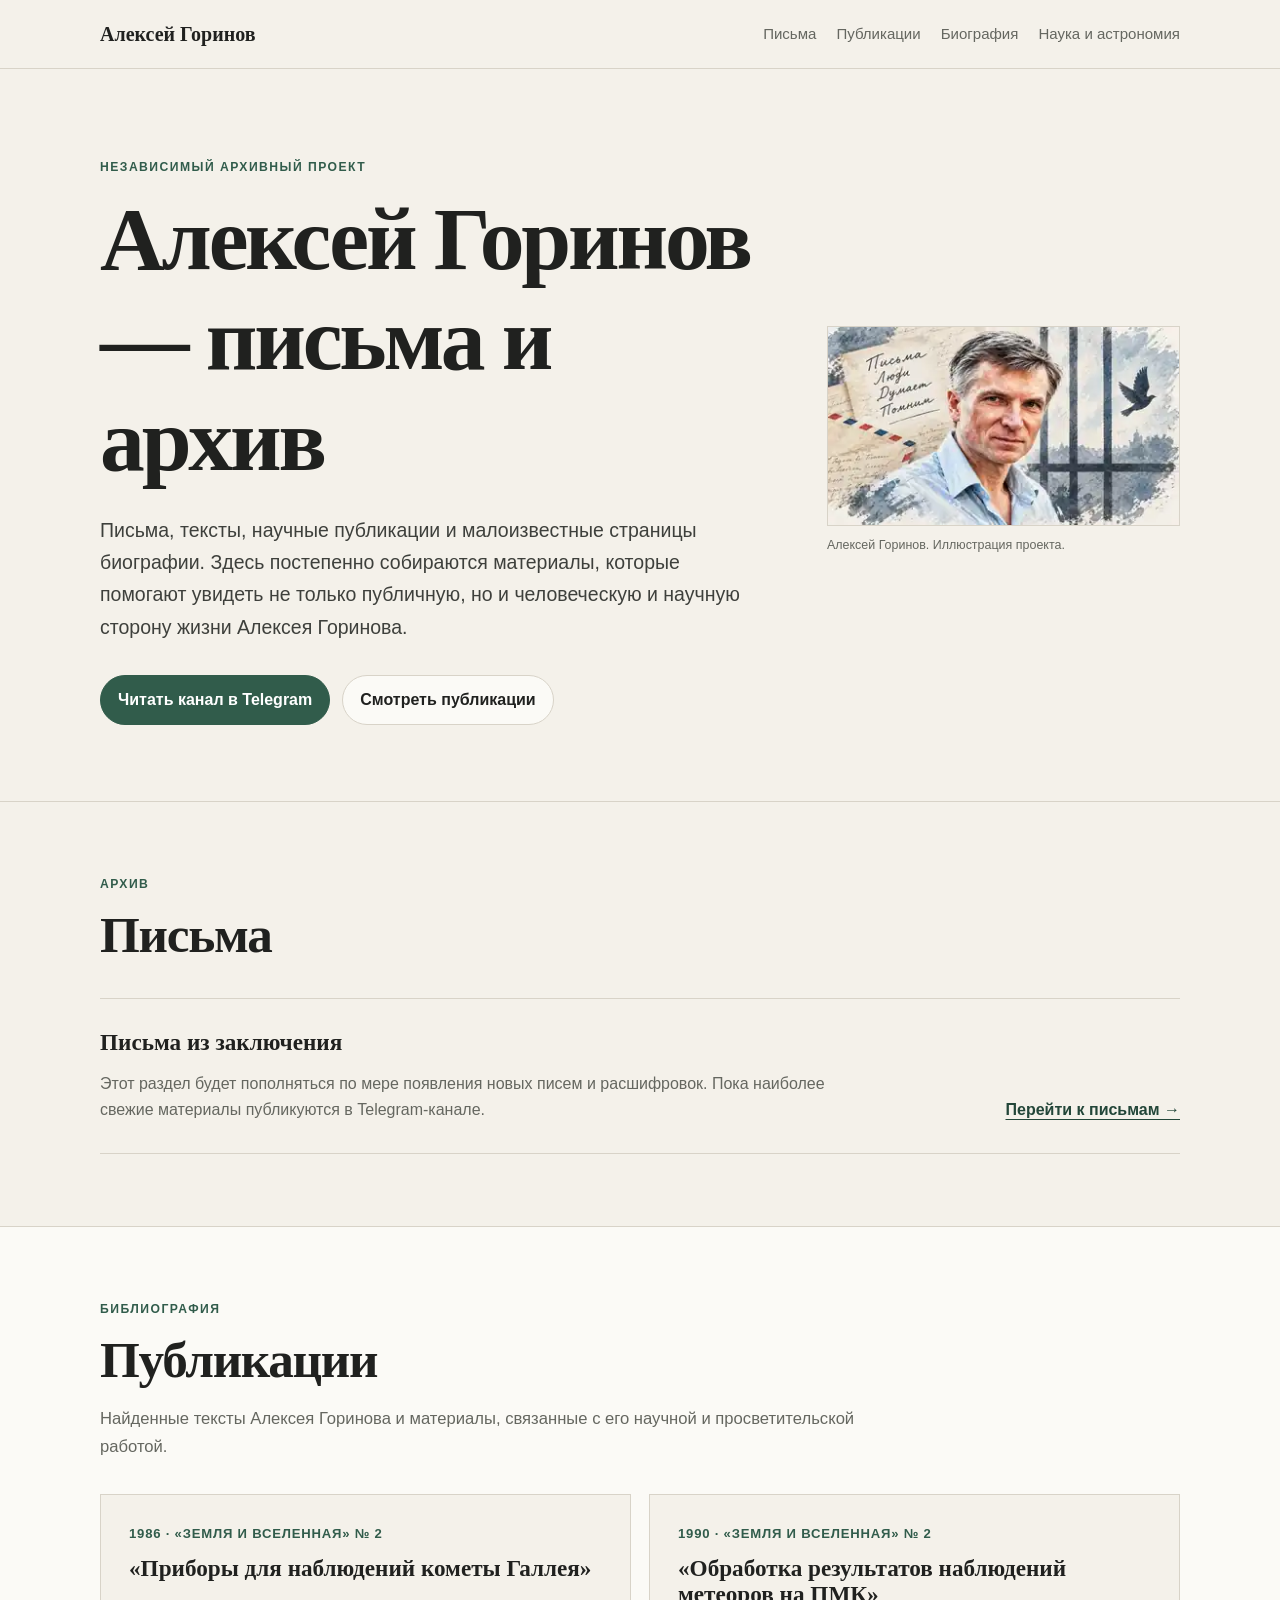
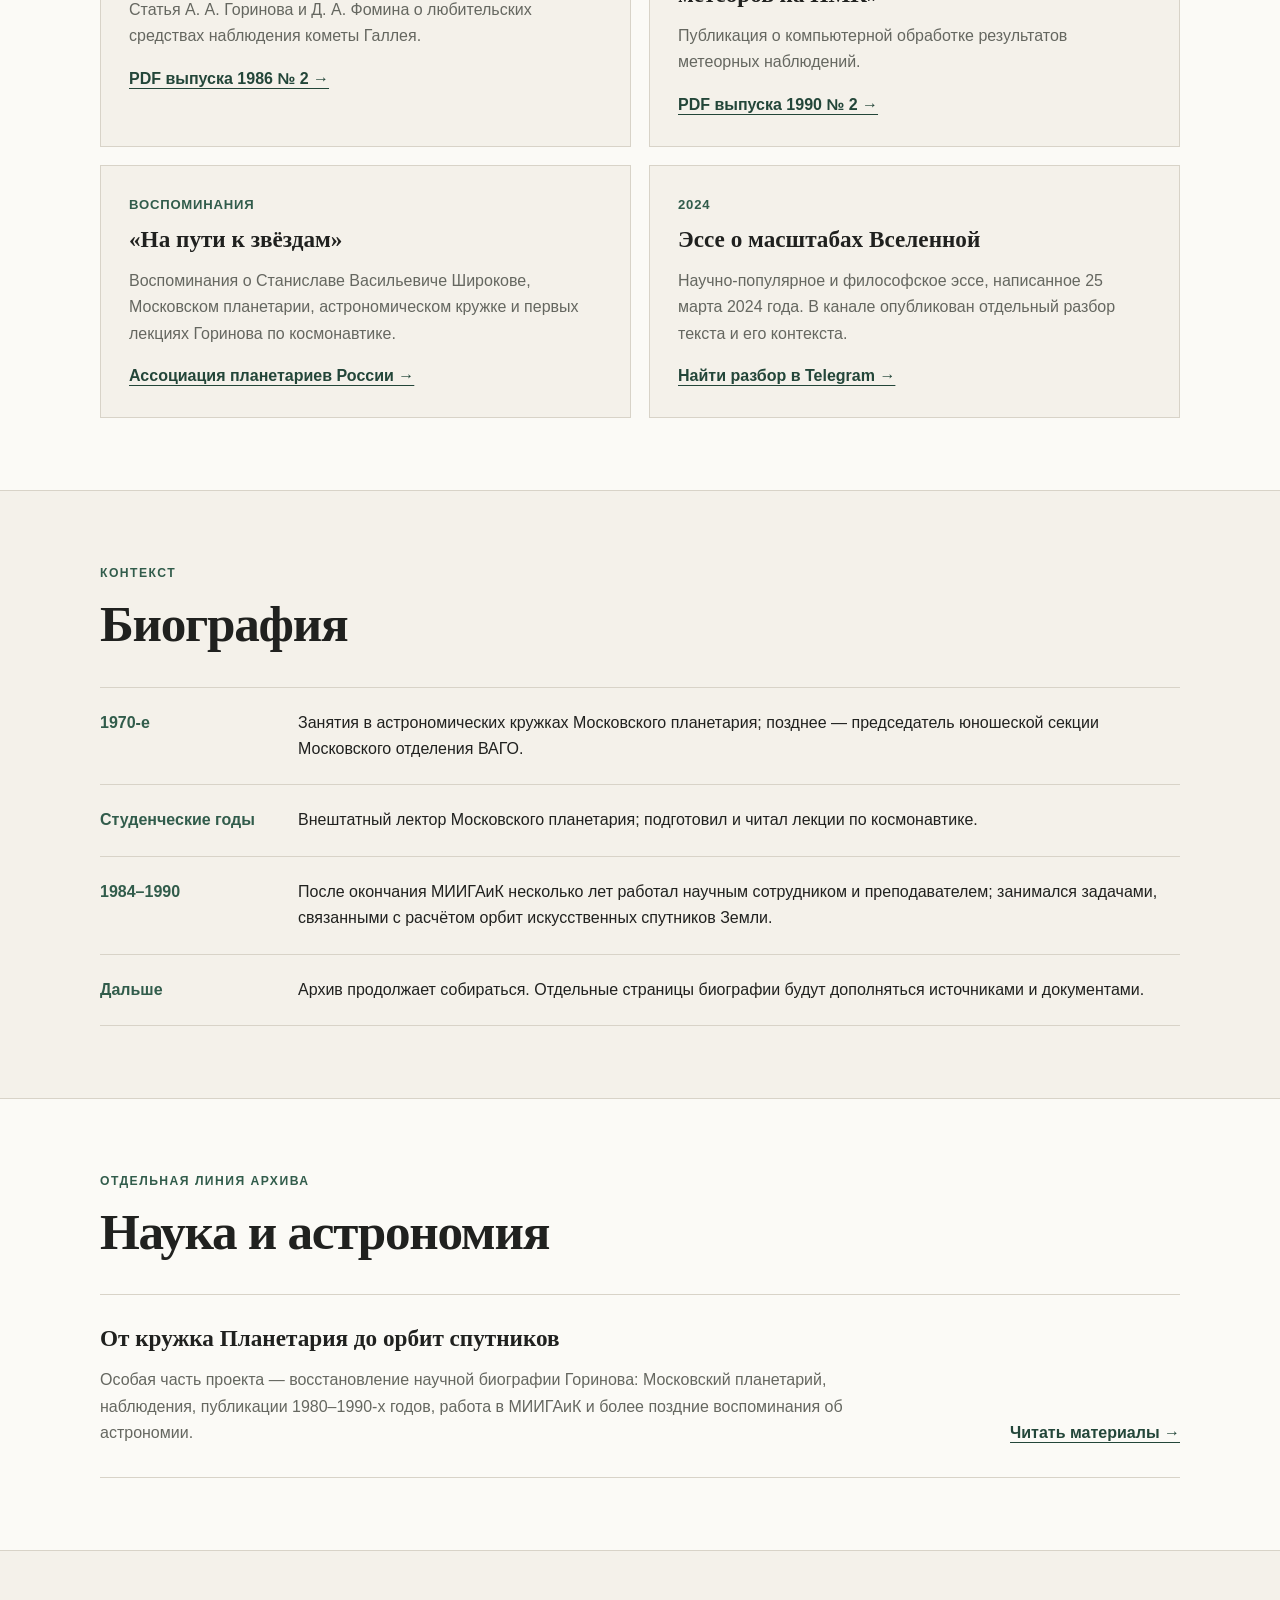
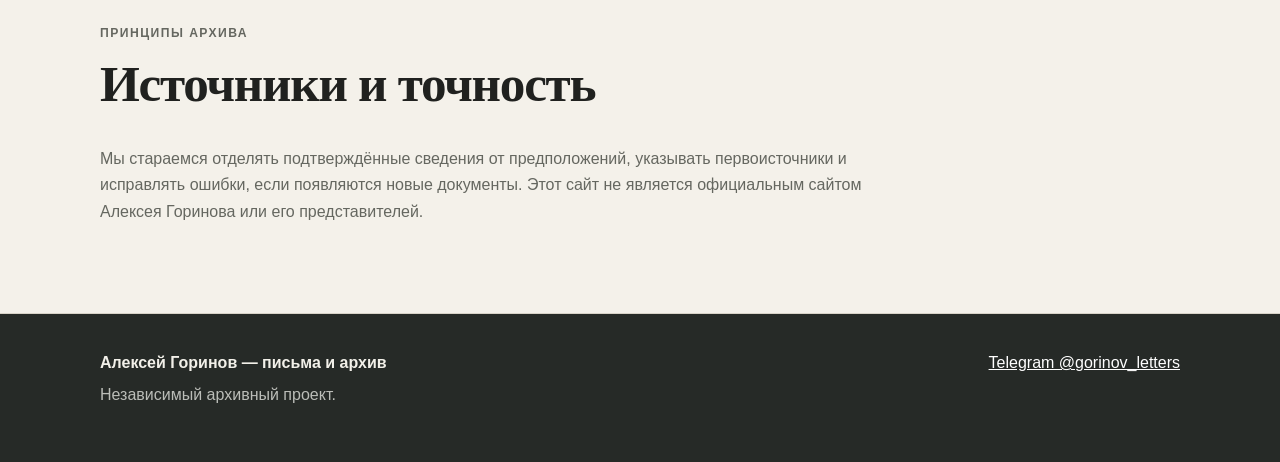
==== index.html @ 4deeddbc "Link Gorinov articles to exact magazine PDFs" ====
<!doctype html>
<html lang="ru">
<head>
  <meta charset="utf-8">
  <meta name="viewport" content="width=device-width, initial-scale=1">
  <title>Алексей Горинов — письма и архив</title>
  <meta name="description" content="Независимый архив писем, публикаций, научных и биографических материалов об Алексее Горинове.">
  <meta name="robots" content="index,follow">
  <link rel="canonical" href="https://scleroze.github.io/gorinov-archive/">
  <meta property="og:title" content="Алексей Горинов — письма и архив">
  <meta property="og:description" content="Письма, тексты, научные публикации и малоизвестные страницы биографии Алексея Горинова.">
  <meta property="og:type" content="website">
  <meta property="og:url" content="https://scleroze.github.io/gorinov-archive/">
  <link rel="stylesheet" href="styles.css">
</head>
<body>
  <header class="site-header">
    <div class="wrap nav">
      <a class="brand" href="#top">Алексей Горинов</a>
      <nav aria-label="Основная навигация">
        <a href="#letters">Письма</a>
        <a href="#publications">Публикации</a>
        <a href="#biography">Биография</a>
        <a href="#science">Наука и астрономия</a>
      </nav>
    </div>
  </header>

  <main id="top">
    <section class="hero">
      <div class="wrap hero-grid">
        <div>
          <p class="eyebrow">Независимый архивный проект</p>
          <h1>Алексей Горинов — письма и архив</h1>
          <p class="lead">
            Письма, тексты, научные публикации и малоизвестные страницы биографии.
            Здесь постепенно собираются материалы, которые помогают увидеть не только
            публичную, но и человеческую и научную сторону жизни Алексея Горинова.
          </p>
          <div class="actions">
            <a class="button primary" href="https://t.me/gorinov_letters">Читать канал в Telegram</a>
            <a class="button" href="#publications">Смотреть публикации</a>
          </div>
        </div>
        <figure class="hero-portrait">
          <img src="[data-uri]" alt="Портрет Алексея Горинова">
          <figcaption>Алексей Горинов. Иллюстрация проекта.</figcaption>
        </figure>
      </div>
    </section>

    <section id="letters" class="section">
      <div class="wrap">
        <div class="section-heading">
          <p class="eyebrow">Архив</p>
          <h2>Письма</h2>
        </div>
        <div class="feature">
          <div>
            <h3>Письма из заключения</h3>
            <p>
              Этот раздел будет пополняться по мере появления новых писем и расшифровок.
              Пока наиболее свежие материалы публикуются в Telegram-канале.
            </p>
          </div>
          <a class="text-link" href="https://t.me/gorinov_letters">Перейти к письмам →</a>
        </div>
      </div>
    </section>

    <section id="publications" class="section alt">
      <div class="wrap">
        <div class="section-heading">
          <p class="eyebrow">Библиография</p>
          <h2>Публикации</h2>
          <p>Найденные тексты Алексея Горинова и материалы, связанные с его научной и просветительской работой.</p>
        </div>

        <div class="cards">
          <article class="card">
            <p class="meta">1986 · «Земля и Вселенная» № 2</p>
            <h3>«Приборы для наблюдений кометы Галлея»</h3>
            <p>Статья А. А. Горинова и Д. А. Фомина о любительских средствах наблюдения кометы Галлея.</p>
            <a class="text-link" href="https://publ.lib.ru/ARCHIVES/Z/%27%27Zemlya_i_Vselennaya%27%27_%28jurnal%29/%D0%97%D0%B5%D0%BC%D0%BB%D1%8F%20%D0%B8%20%D0%92%D1%81%D0%B5%D0%BB%D0%B5%D0%BD%D0%BD%D0%B0%D1%8F%2C%201986%2C%20%E2%84%9602.pdf">PDF выпуска 1986 № 2 →</a>
          </article>

          <article class="card">
            <p class="meta">1990 · «Земля и Вселенная» № 2</p>
            <h3>«Обработка результатов наблюдений метеоров на ПМК»</h3>
            <p>Публикация о компьютерной обработке результатов метеорных наблюдений.</p>
            <a class="text-link" href="https://publ.lib.ru/ARCHIVES/Z/%27%27Zemlya_i_Vselennaya%27%27_%28jurnal%29/%D0%97%D0%B5%D0%BC%D0%BB%D1%8F%20%D0%B8%20%D0%92%D1%81%D0%B5%D0%BB%D0%B5%D0%BD%D0%BD%D0%B0%D1%8F%2C%201990%2C%20%E2%84%9602.pdf">PDF выпуска 1990 № 2 →</a>
          </article>

          <article class="card">
            <p class="meta">Воспоминания</p>
            <h3>«На пути к звёздам»</h3>
            <p>
              Воспоминания о Станиславе Васильевиче Широкове, Московском планетарии,
              астрономическом кружке и первых лекциях Горинова по космонавтике.
            </p>
            <a class="text-link" href="https://www.apr.planetariums.ru/files/S_V_Shirokov_st_5.pdf">Ассоциация планетариев России →</a>
          </article>

          <article class="card">
            <p class="meta">2024</p>
            <h3>Эссе о масштабах Вселенной</h3>
            <p>
              Научно-популярное и философское эссе, написанное 25 марта 2024 года.
              В канале опубликован отдельный разбор текста и его контекста.
            </p>
            <a class="text-link" href="https://t.me/gorinov_letters">Найти разбор в Telegram →</a>
          </article>
        </div>
      </div>
    </section>

    <section id="biography" class="section">
      <div class="wrap">
        <div class="section-heading">
          <p class="eyebrow">Контекст</p>
          <h2>Биография</h2>
        </div>
        <div class="timeline">
          <div class="timeline-item">
            <span>1970-е</span>
            <p>Занятия в астрономических кружках Московского планетария; позднее — председатель юношеской секции Московского отделения ВАГО.</p>
          </div>
          <div class="timeline-item">
            <span>Студенческие годы</span>
            <p>Внештатный лектор Московского планетария; подготовил и читал лекции по космонавтике.</p>
          </div>
          <div class="timeline-item">
            <span>1984–1990</span>
            <p>После окончания МИИГАиК несколько лет работал научным сотрудником и преподавателем; занимался задачами, связанными с расчётом орбит искусственных спутников Земли.</p>
          </div>
          <div class="timeline-item">
            <span>Дальше</span>
            <p>Архив продолжает собираться. Отдельные страницы биографии будут дополняться источниками и документами.</p>
          </div>
        </div>
      </div>
    </section>

    <section id="science" class="section alt">
      <div class="wrap">
        <div class="section-heading">
          <p class="eyebrow">Отдельная линия архива</p>
          <h2>Наука и астрономия</h2>
        </div>
        <div class="feature">
          <div>
            <h3>От кружка Планетария до орбит спутников</h3>
            <p>
              Особая часть проекта — восстановление научной биографии Горинова:
              Московский планетарий, наблюдения, публикации 1980–1990-х годов,
              работа в МИИГАиК и более поздние воспоминания об астрономии.
            </p>
          </div>
          <a class="text-link" href="https://t.me/gorinov_letters">Читать материалы →</a>
        </div>
      </div>
    </section>

    <section class="section sources">
      <div class="wrap">
        <div class="section-heading">
          <p class="eyebrow">Принципы архива</p>
          <h2>Источники и точность</h2>
        </div>
        <p>
          Мы стараемся отделять подтверждённые сведения от предположений, указывать первоисточники
          и исправлять ошибки, если появляются новые документы. Этот сайт не является официальным
          сайтом Алексея Горинова или его представителей.
        </p>
      </div>
    </section>
  </main>

  <footer class="site-footer">
    <div class="wrap footer-grid">
      <div>
        <strong>Алексей Горинов — письма и архив</strong>
        <p>Независимый архивный проект.</p>
      </div>
      <div>
        <a href="https://t.me/gorinov_letters">Telegram @gorinov_letters</a>
      </div>
    </div>
  </footer>
</body>
</html>
---- styles.css ----
:root {
  --bg: #f4f1ea;
  --paper: #fbfaf6;
  --ink: #20211f;
  --muted: #656760;
  --line: #d8d3c8;
  --accent: #315c4b;
  --accent-dark: #234639;
  --max: 1080px;
}

* { box-sizing: border-box; }

html { scroll-behavior: smooth; }

body {
  margin: 0;
  background: var(--bg);
  color: var(--ink);
  font-family: -apple-system, BlinkMacSystemFont, "Segoe UI", Arial, sans-serif;
  line-height: 1.65;
}

a { color: inherit; }

.wrap {
  width: min(calc(100% - 40px), var(--max));
  margin: 0 auto;
}

.site-header {
  position: sticky;
  top: 0;
  z-index: 10;
  background: rgba(244, 241, 234, 0.95);
  border-bottom: 1px solid var(--line);
  backdrop-filter: blur(10px);
}

.nav {
  min-height: 68px;
  display: flex;
  align-items: center;
  justify-content: space-between;
  gap: 24px;
}

.brand {
  font-family: Georgia, "Times New Roman", serif;
  font-size: 1.25rem;
  font-weight: 700;
  text-decoration: none;
}

nav {
  display: flex;
  gap: 20px;
  flex-wrap: wrap;
}

nav a {
  text-decoration: none;
  color: var(--muted);
  font-size: 0.94rem;
}

nav a:hover { color: var(--ink); }

.hero {
  padding: 88px 0 76px;
  border-bottom: 1px solid var(--line);
}

.hero-grid {
  display: grid;
  grid-template-columns: 1.7fr 0.9fr;
  gap: 60px;
  align-items: end;
}

.eyebrow {
  margin: 0 0 12px;
  color: var(--accent);
  font-size: 0.76rem;
  font-weight: 700;
  letter-spacing: 0.12em;
  text-transform: uppercase;
}

h1, h2, h3 {
  font-family: Georgia, "Times New Roman", serif;
  line-height: 1.12;
}

h1 {
  margin: 0 0 24px;
  max-width: 780px;
  font-size: clamp(2.7rem, 7vw, 5.6rem);
  font-weight: 600;
  letter-spacing: -0.035em;
}

h2 {
  margin: 0;
  font-size: clamp(2rem, 4vw, 3.3rem);
  font-weight: 600;
  letter-spacing: -0.025em;
}

h3 {
  margin: 0 0 12px;
  font-size: 1.45rem;
}

.lead {
  max-width: 760px;
  margin: 0;
  color: #3e403c;
  font-size: 1.22rem;
}

.actions {
  display: flex;
  gap: 12px;
  flex-wrap: wrap;
  margin-top: 32px;
}

.button {
  display: inline-block;
  padding: 11px 17px;
  border: 1px solid var(--line);
  border-radius: 999px;
  background: var(--paper);
  text-decoration: none;
  font-weight: 600;
}

.button.primary {
  background: var(--accent);
  border-color: var(--accent);
  color: white;
}

.button.primary:hover { background: var(--accent-dark); }

.quote-card {
  padding: 28px;
  border-left: 3px solid var(--accent);
  background: var(--paper);
  color: var(--muted);
}

.quote-card p { margin: 0; }

.section {
  padding: 72px 0;
  border-bottom: 1px solid var(--line);
}

.section.alt { background: var(--paper); }

.section-heading {
  max-width: 760px;
  margin-bottom: 34px;
}

.section-heading > p:last-child {
  color: var(--muted);
  font-size: 1.04rem;
}

.cards {
  display: grid;
  grid-template-columns: repeat(2, minmax(0, 1fr));
  gap: 18px;
}

.card {
  padding: 28px;
  border: 1px solid var(--line);
  background: var(--bg);
}

.card .meta {
  margin: 0 0 10px;
  color: var(--accent);
  font-size: 0.82rem;
  font-weight: 700;
  text-transform: uppercase;
  letter-spacing: 0.06em;
}

.card p:not(.meta) { color: var(--muted); }

.text-link {
  color: var(--accent-dark);
  font-weight: 700;
  text-decoration-thickness: 1px;
  text-underline-offset: 4px;
}

.feature {
  display: flex;
  align-items: end;
  justify-content: space-between;
  gap: 40px;
  padding: 30px 0;
  border-top: 1px solid var(--line);
  border-bottom: 1px solid var(--line);
}

.feature p {
  max-width: 760px;
  margin-bottom: 0;
  color: var(--muted);
}

.timeline {
  border-top: 1px solid var(--line);
}

.timeline-item {
  display: grid;
  grid-template-columns: 170px 1fr;
  gap: 28px;
  padding: 22px 0;
  border-bottom: 1px solid var(--line);
}

.timeline-item span {
  color: var(--accent);
  font-weight: 700;
}

.timeline-item p { margin: 0; }

.sources p {
  max-width: 820px;
  color: var(--muted);
}

.site-footer {
  padding: 36px 0 54px;
  background: #262a27;
  color: #f2f0e9;
}

.footer-grid {
  display: flex;
  justify-content: space-between;
  gap: 32px;
}

.site-footer p {
  margin: 5px 0 0;
  color: #bbbdb8;
}

.site-footer a { color: #fff; }

@media (max-width: 780px) {
  .site-header { position: static; }
  .nav {
    align-items: flex-start;
    flex-direction: column;
    padding: 16px 0;
  }
  nav { gap: 12px 18px; }
  .hero { padding: 54px 0 48px; }
  .hero-grid, .cards { grid-template-columns: 1fr; }
  .hero-grid { gap: 34px; }
  .feature, .footer-grid {
    align-items: flex-start;
    flex-direction: column;
  }
  .timeline-item {
    grid-template-columns: 1fr;
    gap: 8px;
  }
}


.hero-portrait {
  margin: 0;
  align-self: center;
}

.hero-portrait img {
  display: block;
  width: 100%;
  height: auto;
  border: 1px solid var(--line);
  background: var(--paper);
}

.hero-portrait figcaption {
  margin-top: 9px;
  color: var(--muted);
  font-size: 0.78rem;
}
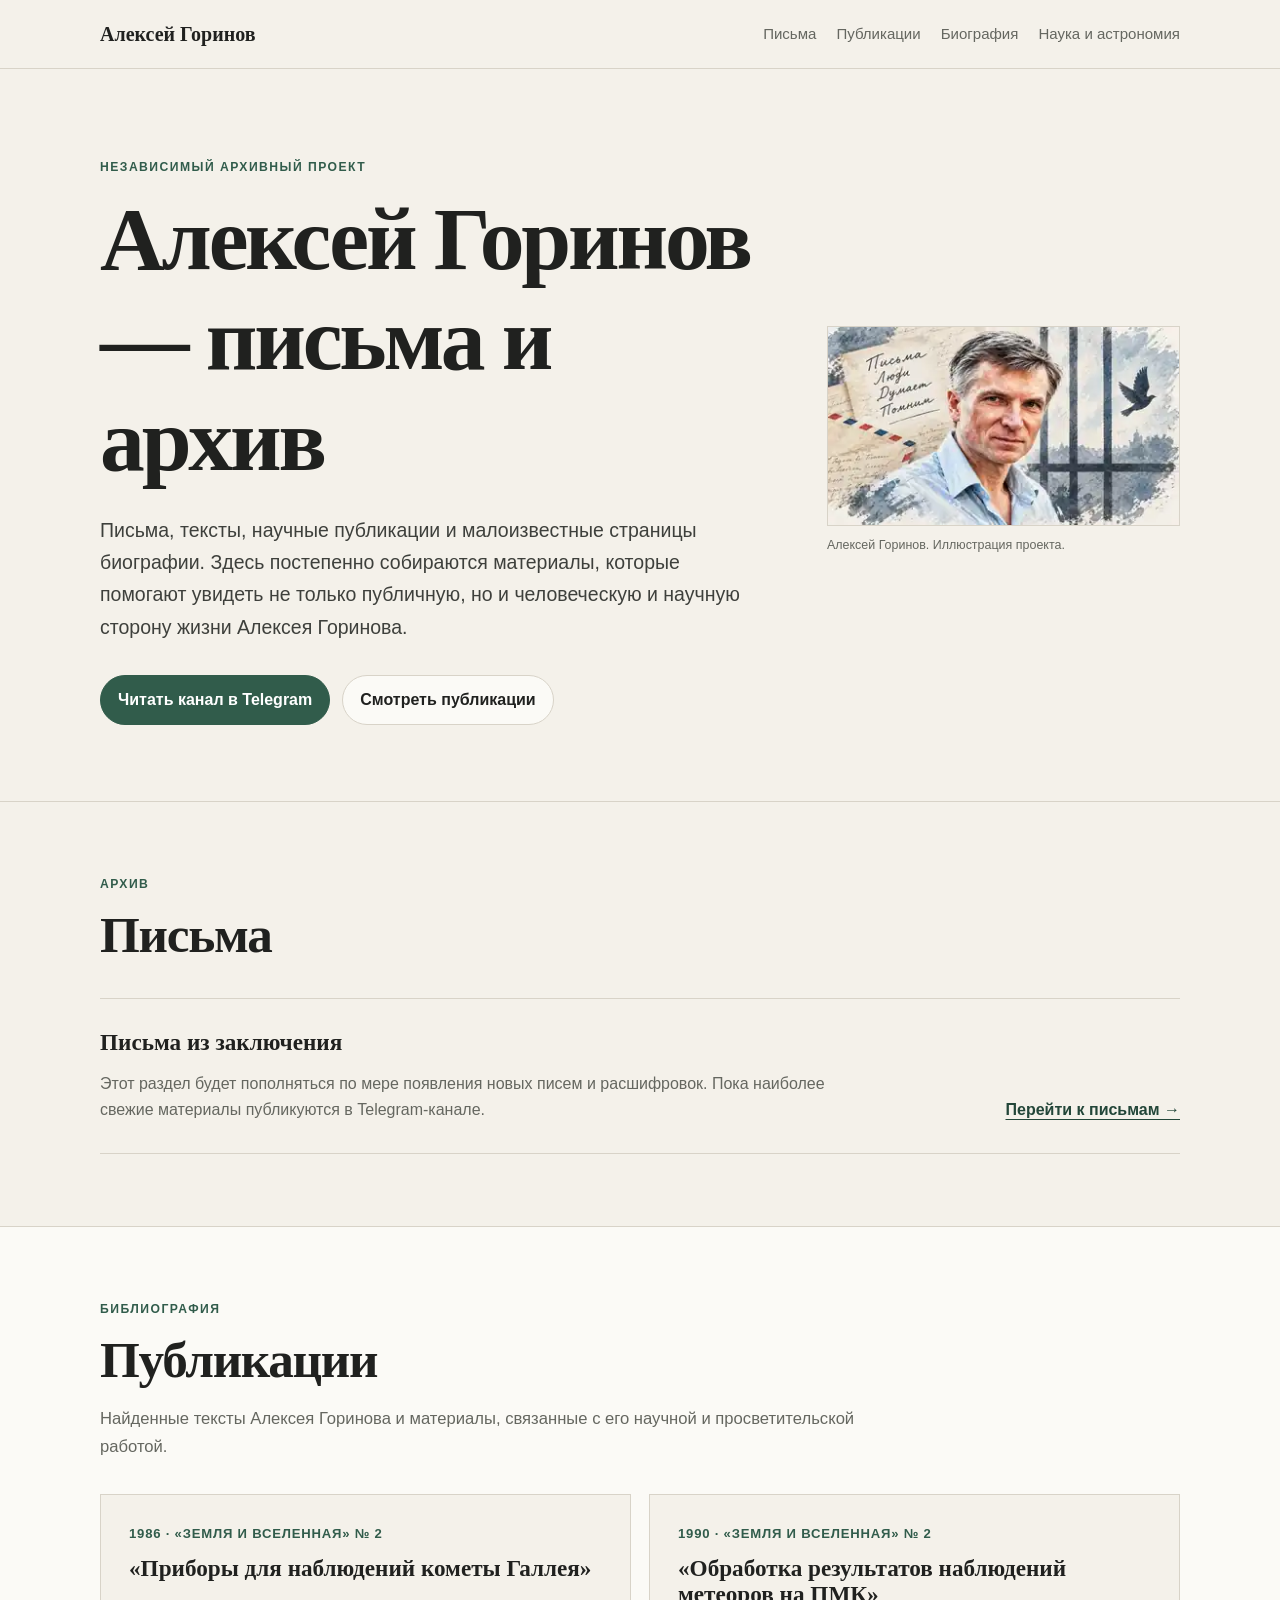
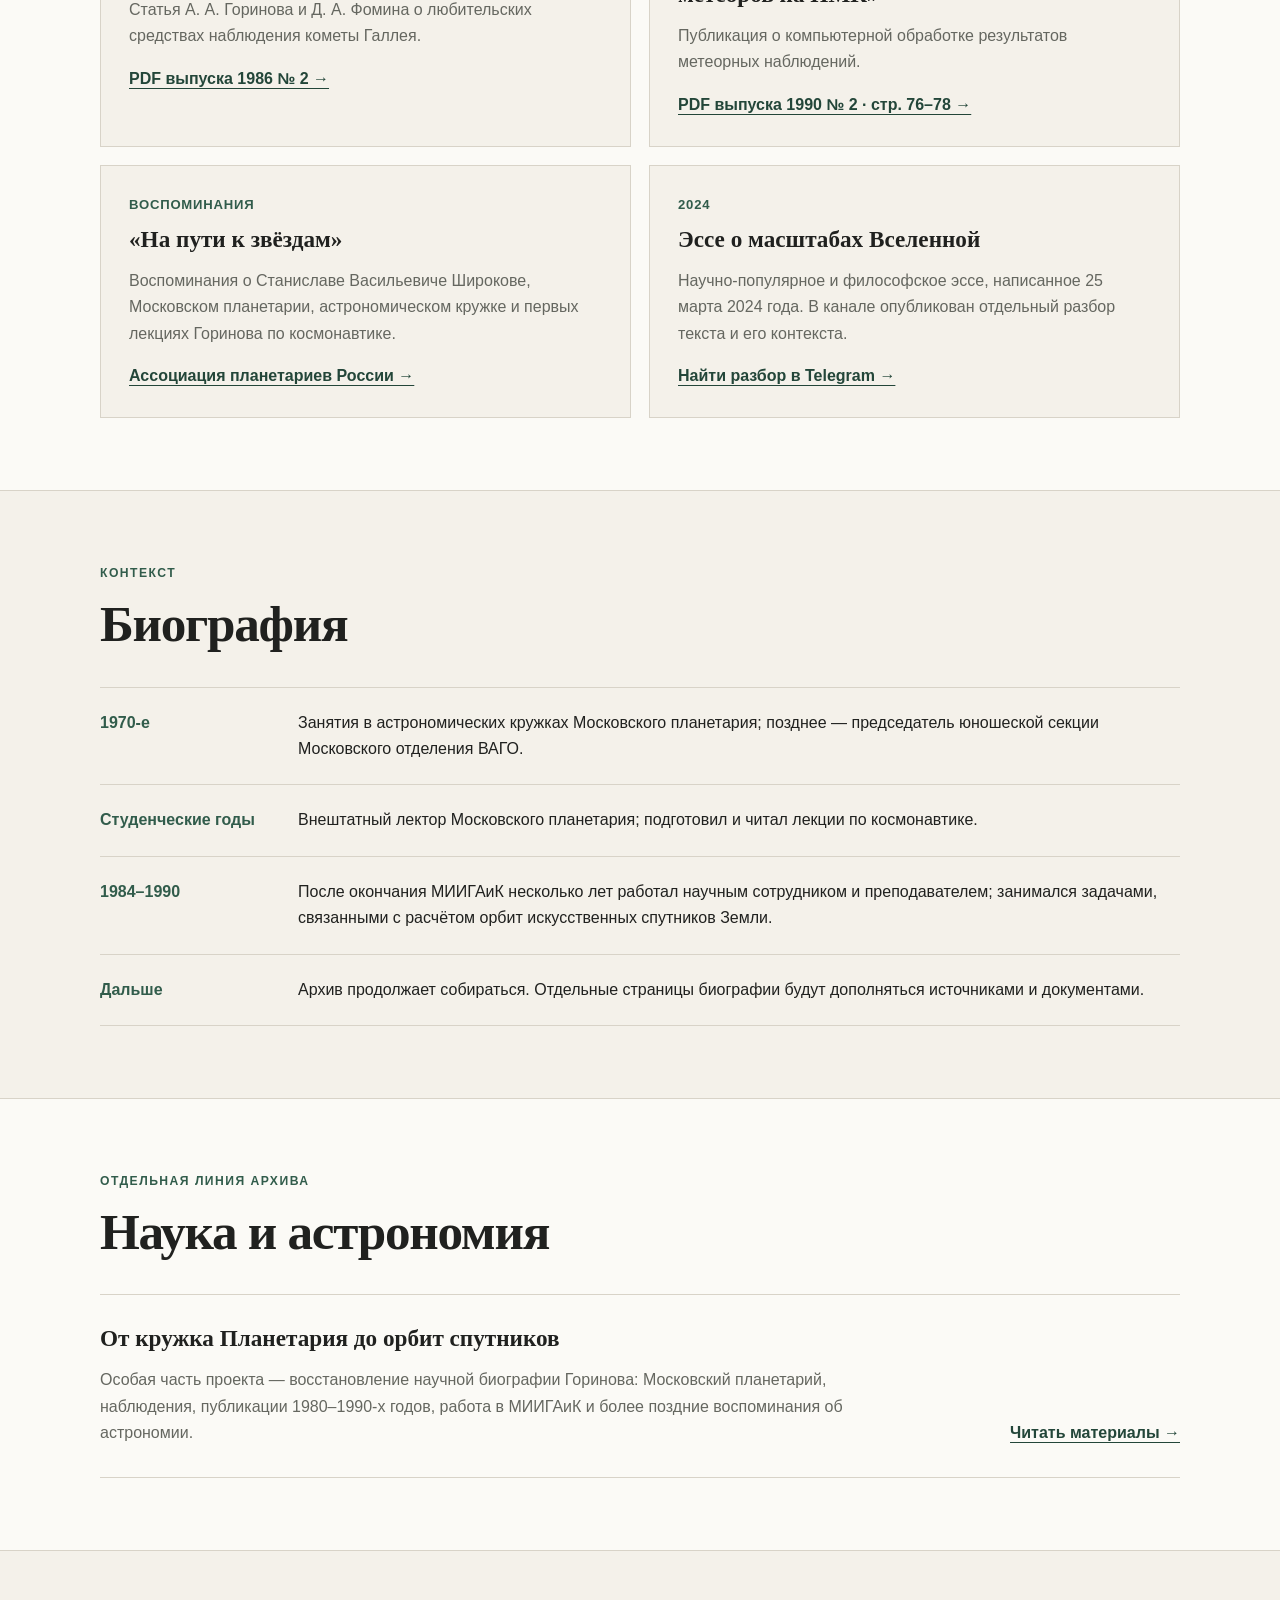
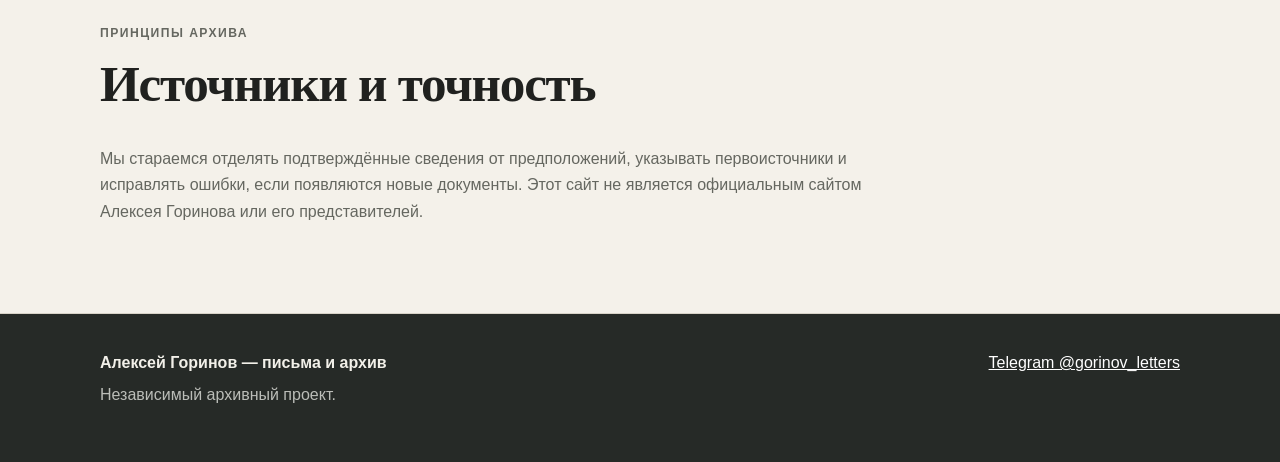
==== commit 95bb7dd8: "Fix publication PDF links and open external links in new tabs" ====
--- a/index.html
+++ b/index.html
@@ -38,7 +38,7 @@
             публичную, но и человеческую и научную сторону жизни Алексея Горинова.
           </p>
           <div class="actions">
-            <a class="button primary" href="https://t.me/gorinov_letters">Читать канал в Telegram</a>
+            <a class="button primary" href="https://t.me/gorinov_letters" target="_blank" rel="noopener noreferrer">Читать канал в Telegram</a>
             <a class="button" href="#publications">Смотреть публикации</a>
           </div>
         </div>
@@ -63,7 +63,7 @@
               Пока наиболее свежие материалы публикуются в Telegram-канале.
             </p>
           </div>
-          <a class="text-link" href="https://t.me/gorinov_letters">Перейти к письмам →</a>
+          <a class="text-link" href="https://t.me/gorinov_letters" target="_blank" rel="noopener noreferrer">Перейти к письмам →</a>
         </div>
       </div>
     </section>
@@ -81,14 +81,14 @@
             <p class="meta">1986 · «Земля и Вселенная» № 2</p>
             <h3>«Приборы для наблюдений кометы Галлея»</h3>
             <p>Статья А. А. Горинова и Д. А. Фомина о любительских средствах наблюдения кометы Галлея.</p>
-            <a class="text-link" href="https://publ.lib.ru/ARCHIVES/Z/%27%27Zemlya_i_Vselennaya%27%27_%28jurnal%29/%D0%97%D0%B5%D0%BC%D0%BB%D1%8F%20%D0%B8%20%D0%92%D1%81%D0%B5%D0%BB%D0%B5%D0%BD%D0%BD%D0%B0%D1%8F%2C%201986%2C%20%E2%84%9602.pdf">PDF выпуска 1986 № 2 →</a>
+            <a class="text-link" href="https://publ.lib.ru/ARCHIVES/Z/''Zemlya_i_Vselennaya''_(jurnal)/Земля%20и%20Вселенная,%201986,%20№02.pdf" target="_blank" rel="noopener noreferrer">PDF выпуска 1986 № 2 →</a>
           </article>
 
           <article class="card">
             <p class="meta">1990 · «Земля и Вселенная» № 2</p>
             <h3>«Обработка результатов наблюдений метеоров на ПМК»</h3>
             <p>Публикация о компьютерной обработке результатов метеорных наблюдений.</p>
-            <a class="text-link" href="https://publ.lib.ru/ARCHIVES/Z/%27%27Zemlya_i_Vselennaya%27%27_%28jurnal%29/%D0%97%D0%B5%D0%BC%D0%BB%D1%8F%20%D0%B8%20%D0%92%D1%81%D0%B5%D0%BB%D0%B5%D0%BD%D0%BD%D0%B0%D1%8F%2C%201990%2C%20%E2%84%9602.pdf">PDF выпуска 1990 № 2 →</a>
+            <a class="text-link" href="https://publ.lib.ru/ARCHIVES/Z/''Zemlya_i_Vselennaya''_(jurnal)/Земля%20и%20Вселенная,%201990,%20№02.pdf" target="_blank" rel="noopener noreferrer">PDF выпуска 1990 № 2 · стр. 76–78 →</a>
           </article>
 
           <article class="card">
@@ -98,7 +98,7 @@
               Воспоминания о Станиславе Васильевиче Широкове, Московском планетарии,
               астрономическом кружке и первых лекциях Горинова по космонавтике.
             </p>
-            <a class="text-link" href="https://www.apr.planetariums.ru/files/S_V_Shirokov_st_5.pdf">Ассоциация планетариев России →</a>
+            <a class="text-link" href="https://www.apr.planetariums.ru/files/S_V_Shirokov_st_5.pdf" target="_blank" rel="noopener noreferrer">Ассоциация планетариев России →</a>
           </article>
 
           <article class="card">
@@ -108,7 +108,7 @@
               Научно-популярное и философское эссе, написанное 25 марта 2024 года.
               В канале опубликован отдельный разбор текста и его контекста.
             </p>
-            <a class="text-link" href="https://t.me/gorinov_letters">Найти разбор в Telegram →</a>
+            <a class="text-link" href="https://t.me/gorinov_letters" target="_blank" rel="noopener noreferrer">Найти разбор в Telegram →</a>
           </article>
         </div>
       </div>
@@ -156,7 +156,7 @@
               работа в МИИГАиК и более поздние воспоминания об астрономии.
             </p>
           </div>
-          <a class="text-link" href="https://t.me/gorinov_letters">Читать материалы →</a>
+          <a class="text-link" href="https://t.me/gorinov_letters" target="_blank" rel="noopener noreferrer">Читать материалы →</a>
         </div>
       </div>
     </section>
@@ -183,7 +183,7 @@
         <p>Независимый архивный проект.</p>
       </div>
       <div>
-        <a href="https://t.me/gorinov_letters">Telegram @gorinov_letters</a>
+        <a href="https://t.me/gorinov_letters" target="_blank" rel="noopener noreferrer">Telegram @gorinov_letters</a>
       </div>
     </div>
   </footer>
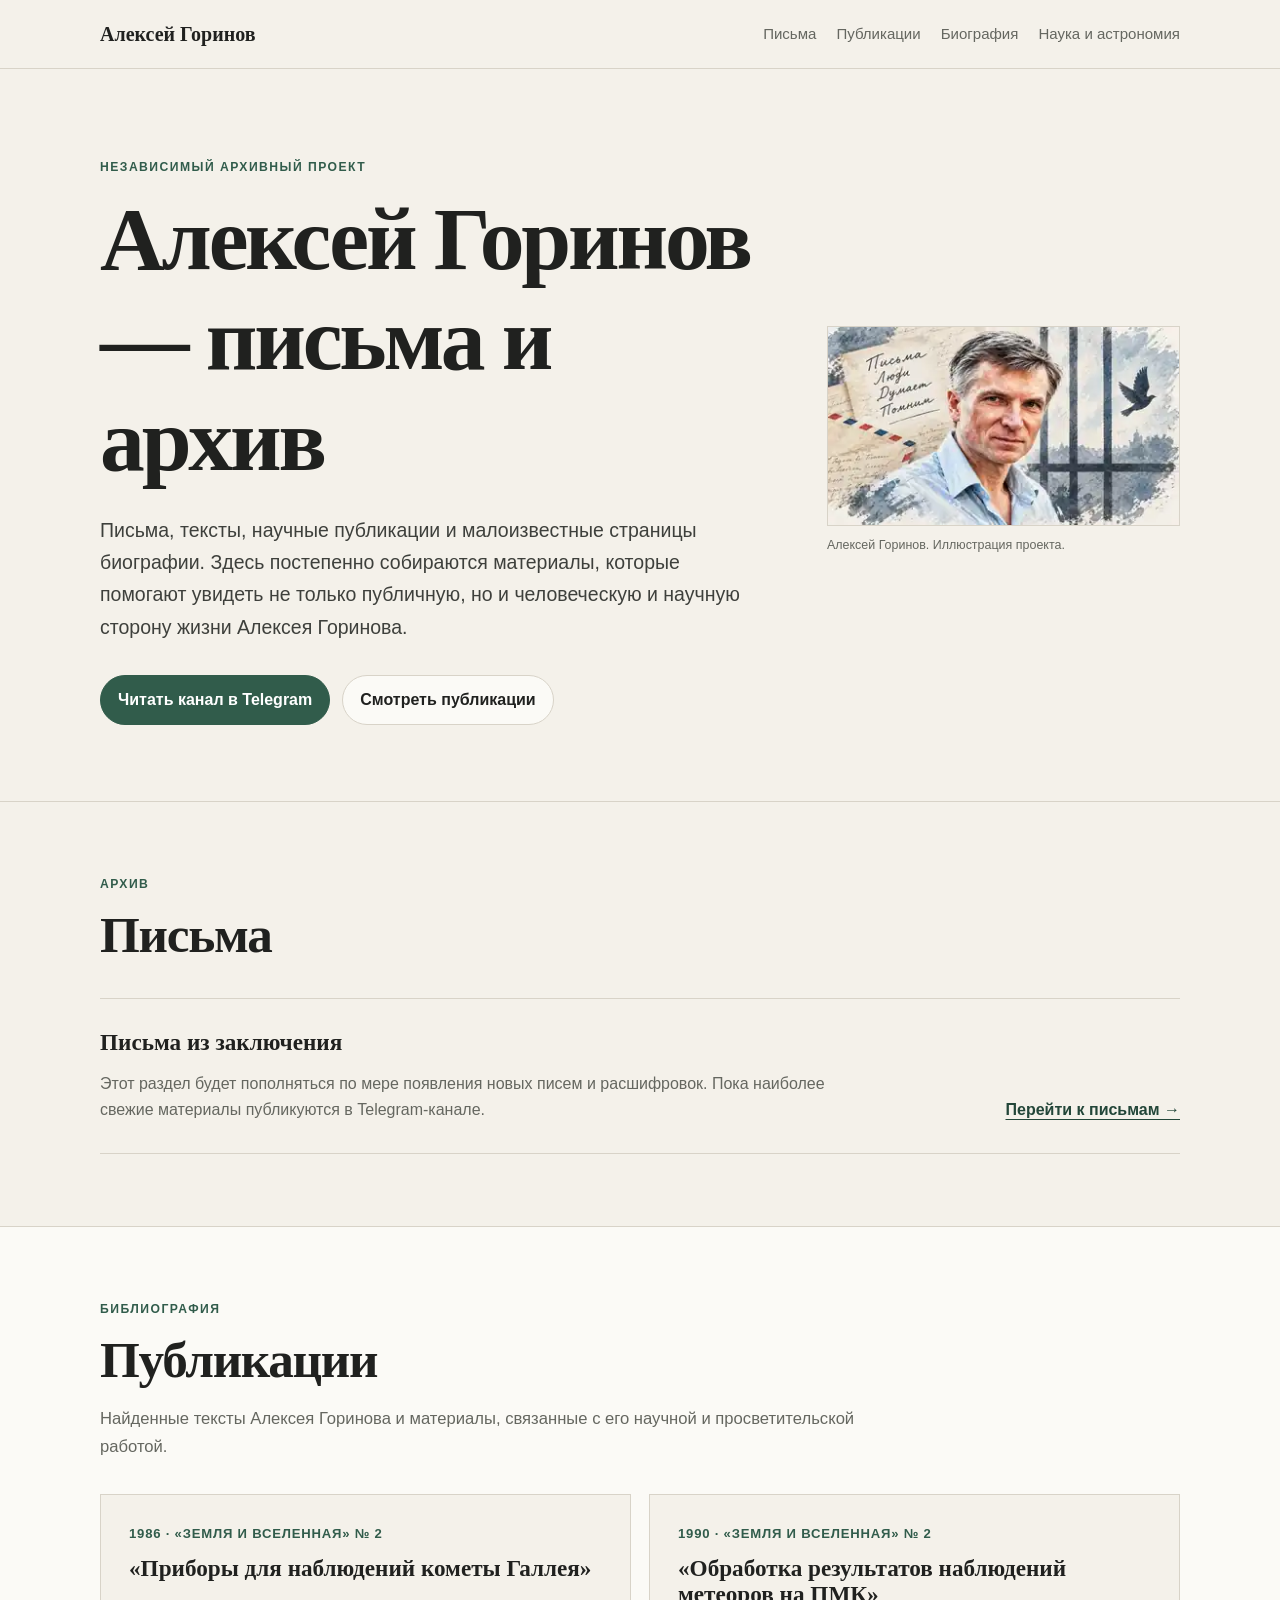
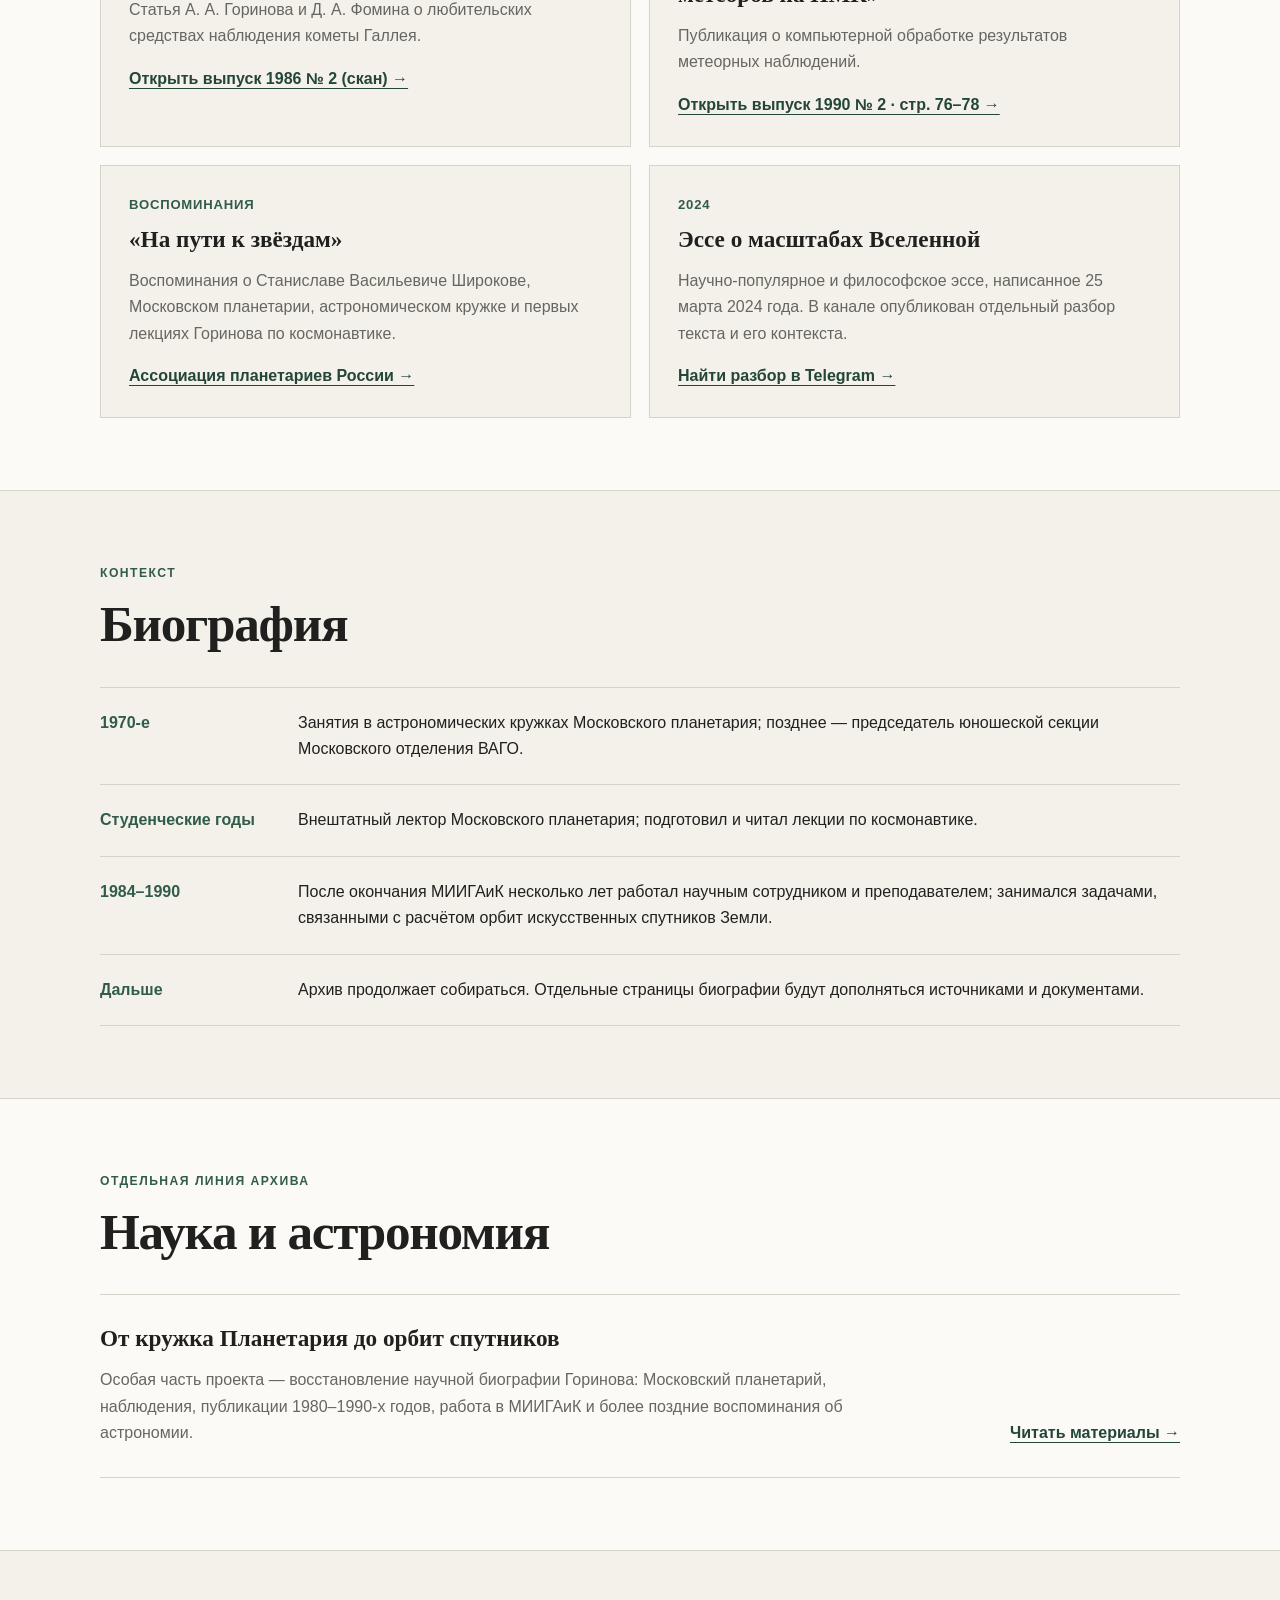
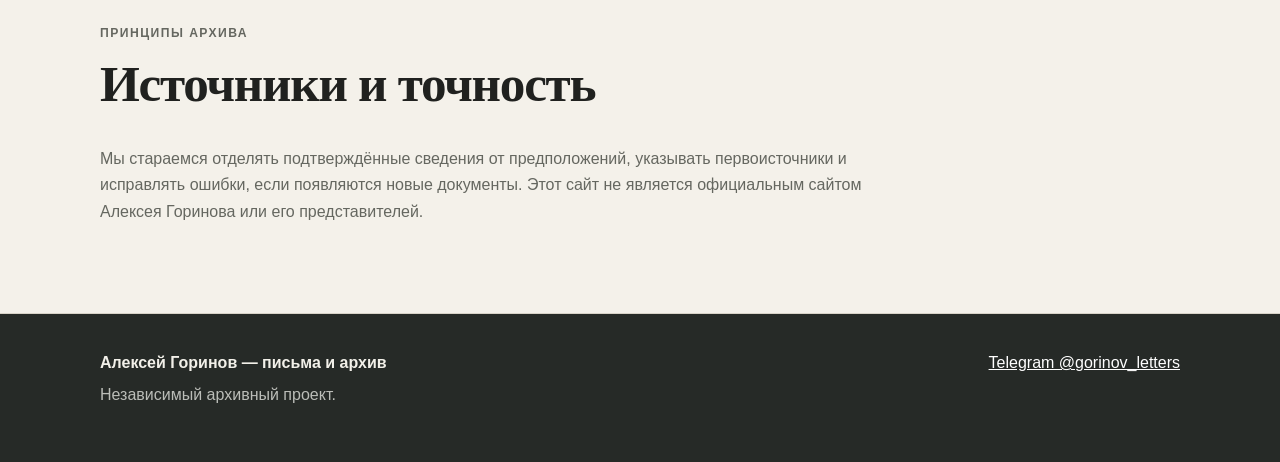
==== commit dafacf2d: "Replace broken publ.lib.ru publication links with working issue sources" ====
--- a/index.html
+++ b/index.html
@@ -81,14 +81,14 @@
             <p class="meta">1986 · «Земля и Вселенная» № 2</p>
             <h3>«Приборы для наблюдений кометы Галлея»</h3>
             <p>Статья А. А. Горинова и Д. А. Фомина о любительских средствах наблюдения кометы Галлея.</p>
-            <a class="text-link" href="https://publ.lib.ru/ARCHIVES/Z/''Zemlya_i_Vselennaya''_(jurnal)/Земля%20и%20Вселенная,%201986,%20№02.pdf" target="_blank" rel="noopener noreferrer">PDF выпуска 1986 № 2 →</a>
+            <a class="text-link" href="https://www.koob.ru/zhurnal_akademii_nauk_sssr/zemlya_i_vselennaya_1986_2" target="_blank" rel="noopener noreferrer">Открыть выпуск 1986 № 2 (скан) →</a>
           </article>
 
           <article class="card">
             <p class="meta">1990 · «Земля и Вселенная» № 2</p>
             <h3>«Обработка результатов наблюдений метеоров на ПМК»</h3>
             <p>Публикация о компьютерной обработке результатов метеорных наблюдений.</p>
-            <a class="text-link" href="https://publ.lib.ru/ARCHIVES/Z/''Zemlya_i_Vselennaya''_(jurnal)/Земля%20и%20Вселенная,%201990,%20№02.pdf" target="_blank" rel="noopener noreferrer">PDF выпуска 1990 № 2 · стр. 76–78 →</a>
+            <a class="text-link" href="https://www.rulit.me/series/zhurnal-zemlya-i-vselennaya/zhurnal-zemlya-i-vselennaya-1990-download-398661.html" target="_blank" rel="noopener noreferrer">Открыть выпуск 1990 № 2 · стр. 76–78 →</a>
           </article>
 
           <article class="card">
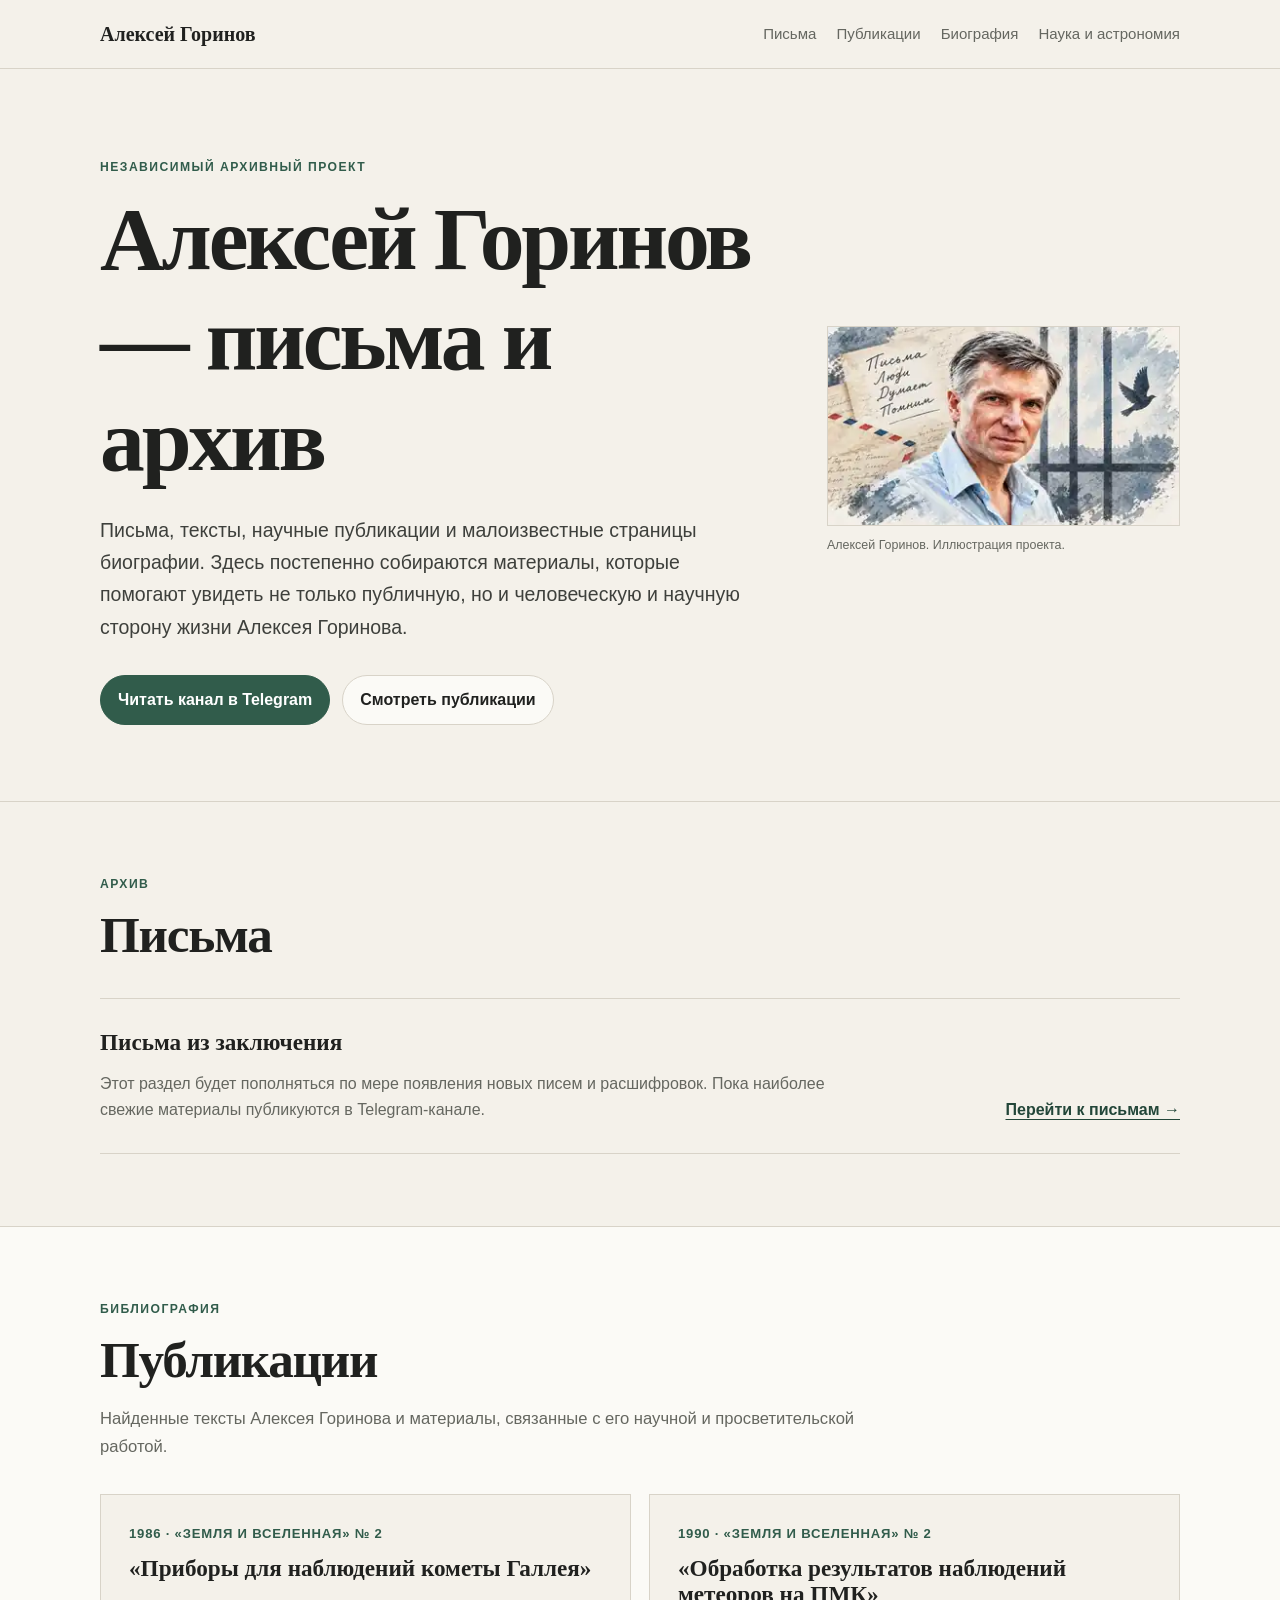
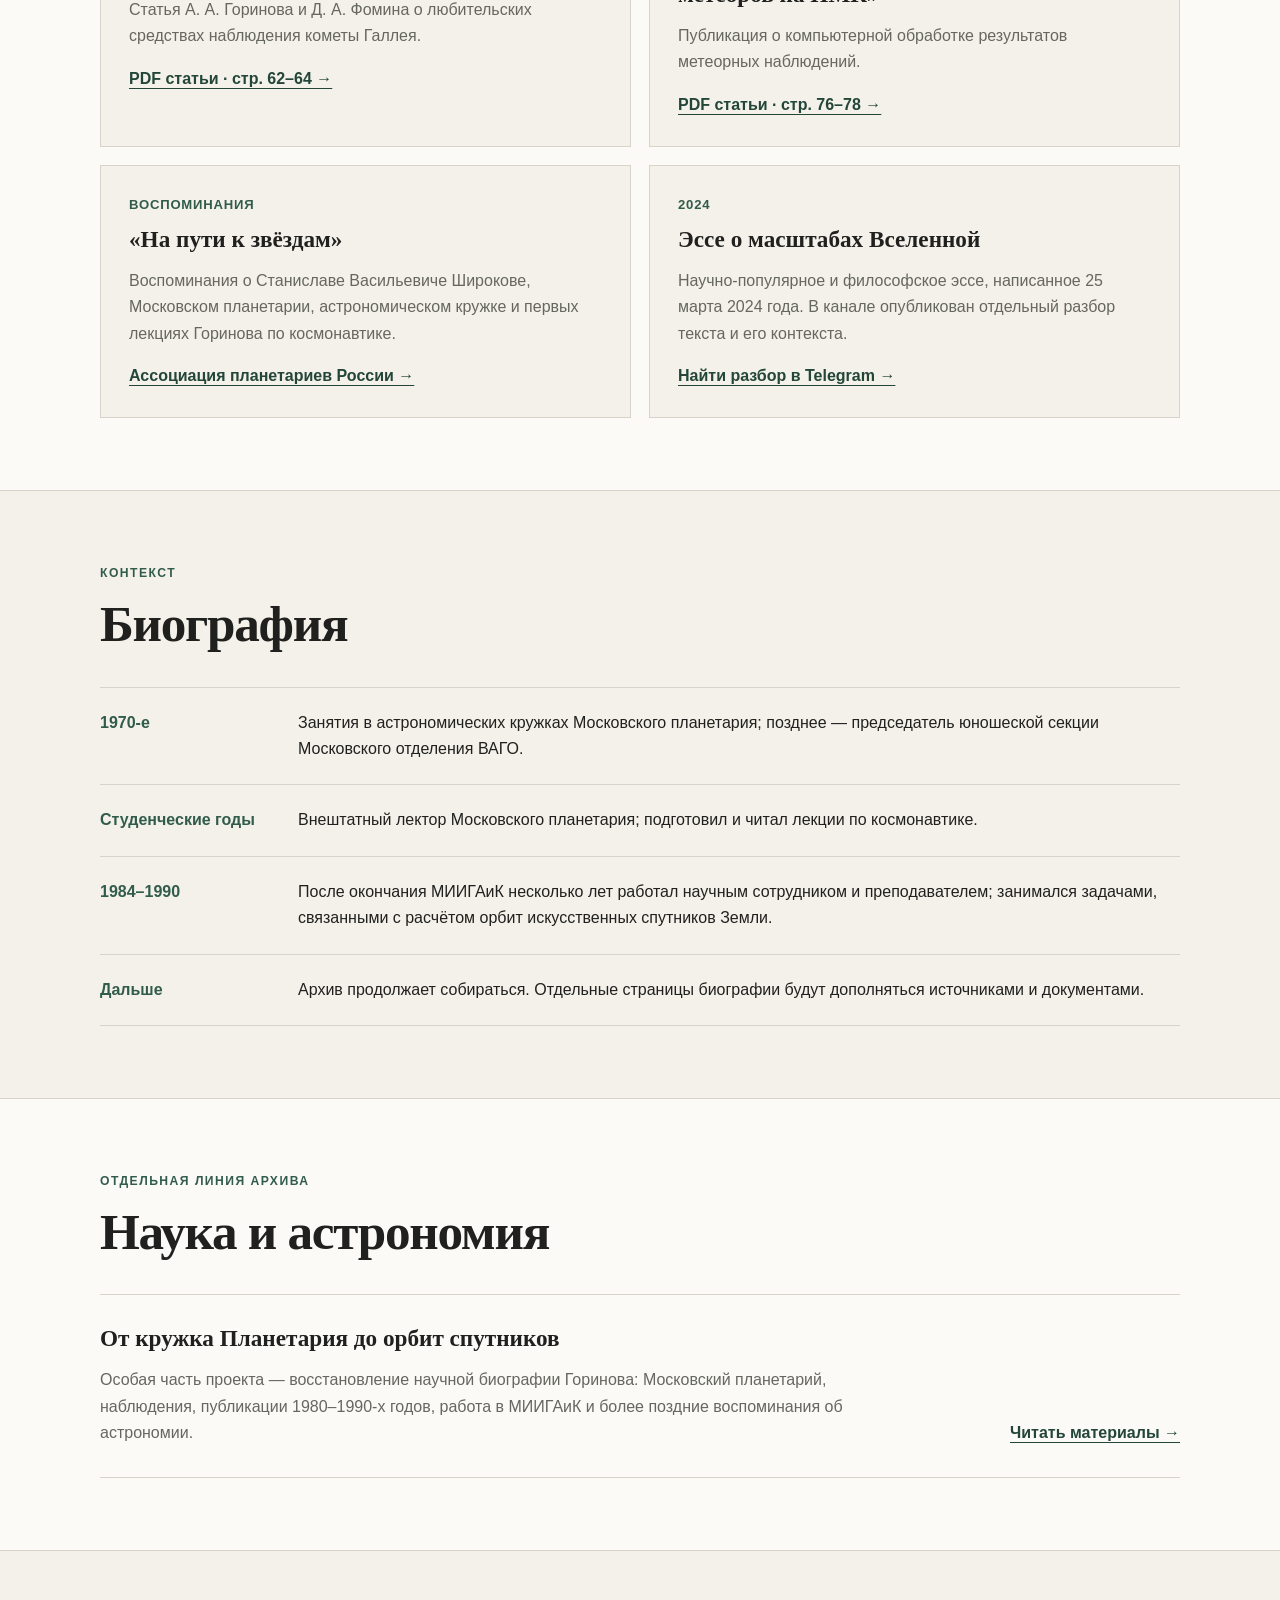
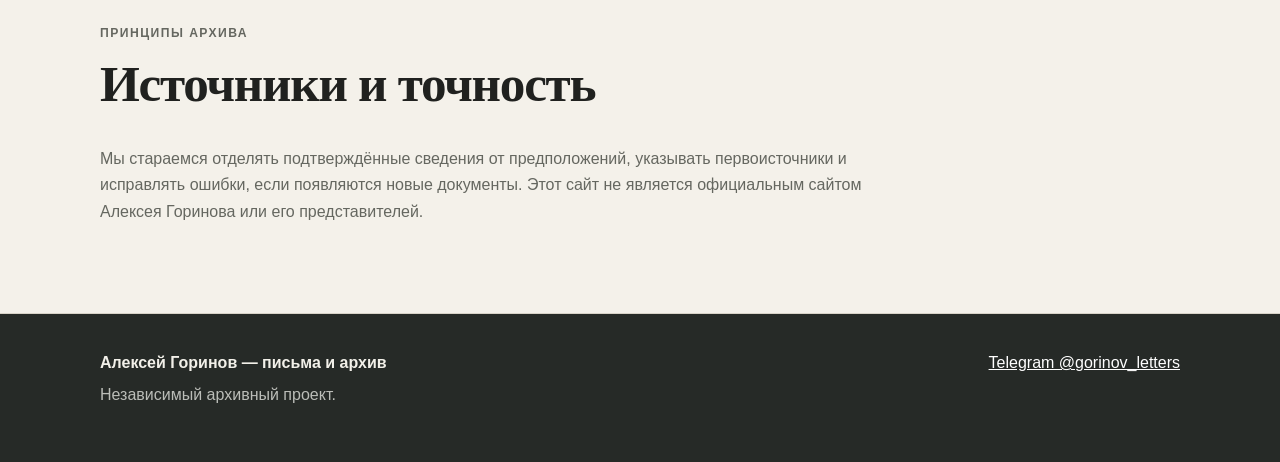
==== commit 7f1d94e8: "Link Gorinov publications to local PDFs with page ranges" ====
--- a/index.html
+++ b/index.html
@@ -81,14 +81,14 @@
             <p class="meta">1986 · «Земля и Вселенная» № 2</p>
             <h3>«Приборы для наблюдений кометы Галлея»</h3>
             <p>Статья А. А. Горинова и Д. А. Фомина о любительских средствах наблюдения кометы Галлея.</p>
-            <a class="text-link" href="https://www.koob.ru/zhurnal_akademii_nauk_sssr/zemlya_i_vselennaya_1986_2" target="_blank" rel="noopener noreferrer">Открыть выпуск 1986 № 2 (скан) →</a>
+            <a class="text-link" href="pdf/gorinov_1986_02_pages_62-64.pdf" target="_blank" rel="noopener noreferrer">PDF статьи · стр. 62–64 →</a>
           </article>
 
           <article class="card">
             <p class="meta">1990 · «Земля и Вселенная» № 2</p>
             <h3>«Обработка результатов наблюдений метеоров на ПМК»</h3>
             <p>Публикация о компьютерной обработке результатов метеорных наблюдений.</p>
-            <a class="text-link" href="https://www.rulit.me/series/zhurnal-zemlya-i-vselennaya/zhurnal-zemlya-i-vselennaya-1990-download-398661.html" target="_blank" rel="noopener noreferrer">Открыть выпуск 1990 № 2 · стр. 76–78 →</a>
+            <a class="text-link" href="pdf/gorinov_1990_02_pages_76-78.pdf" target="_blank" rel="noopener noreferrer">PDF статьи · стр. 76–78 →</a>
           </article>
 
           <article class="card">
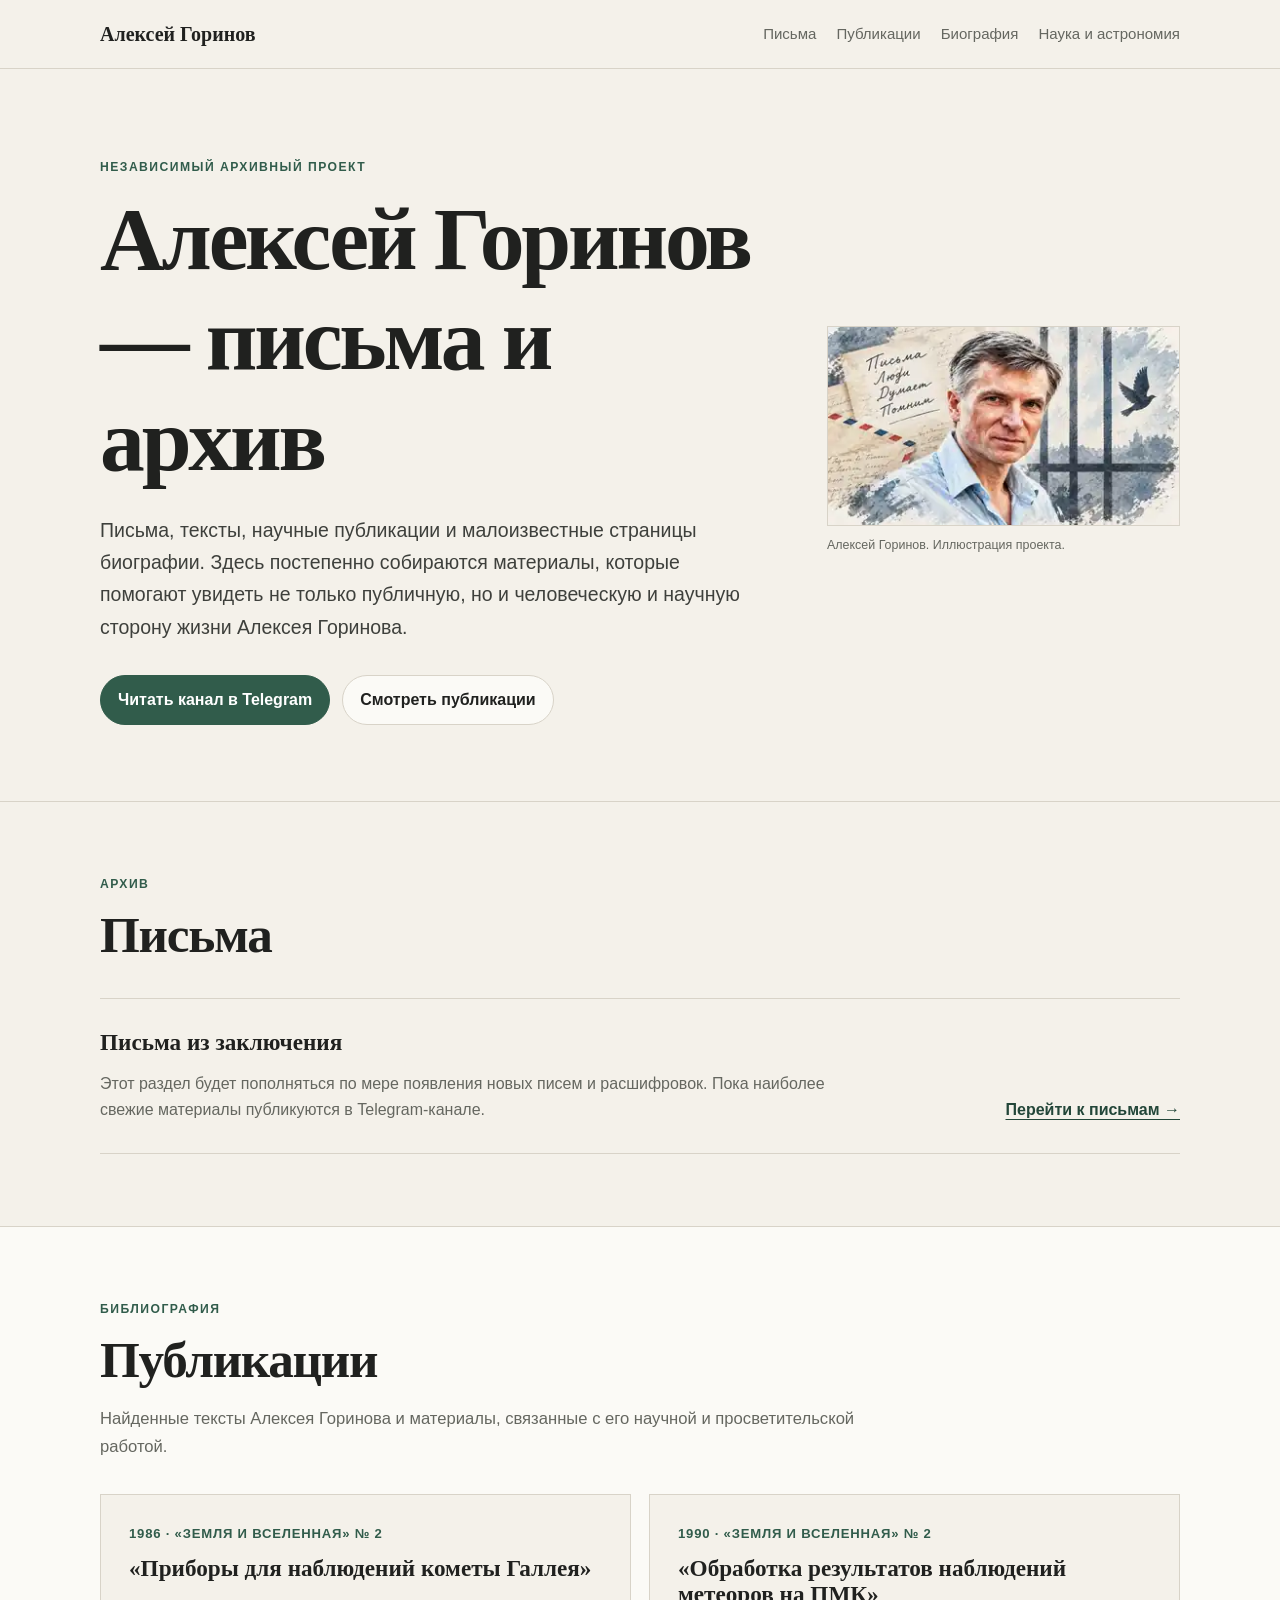
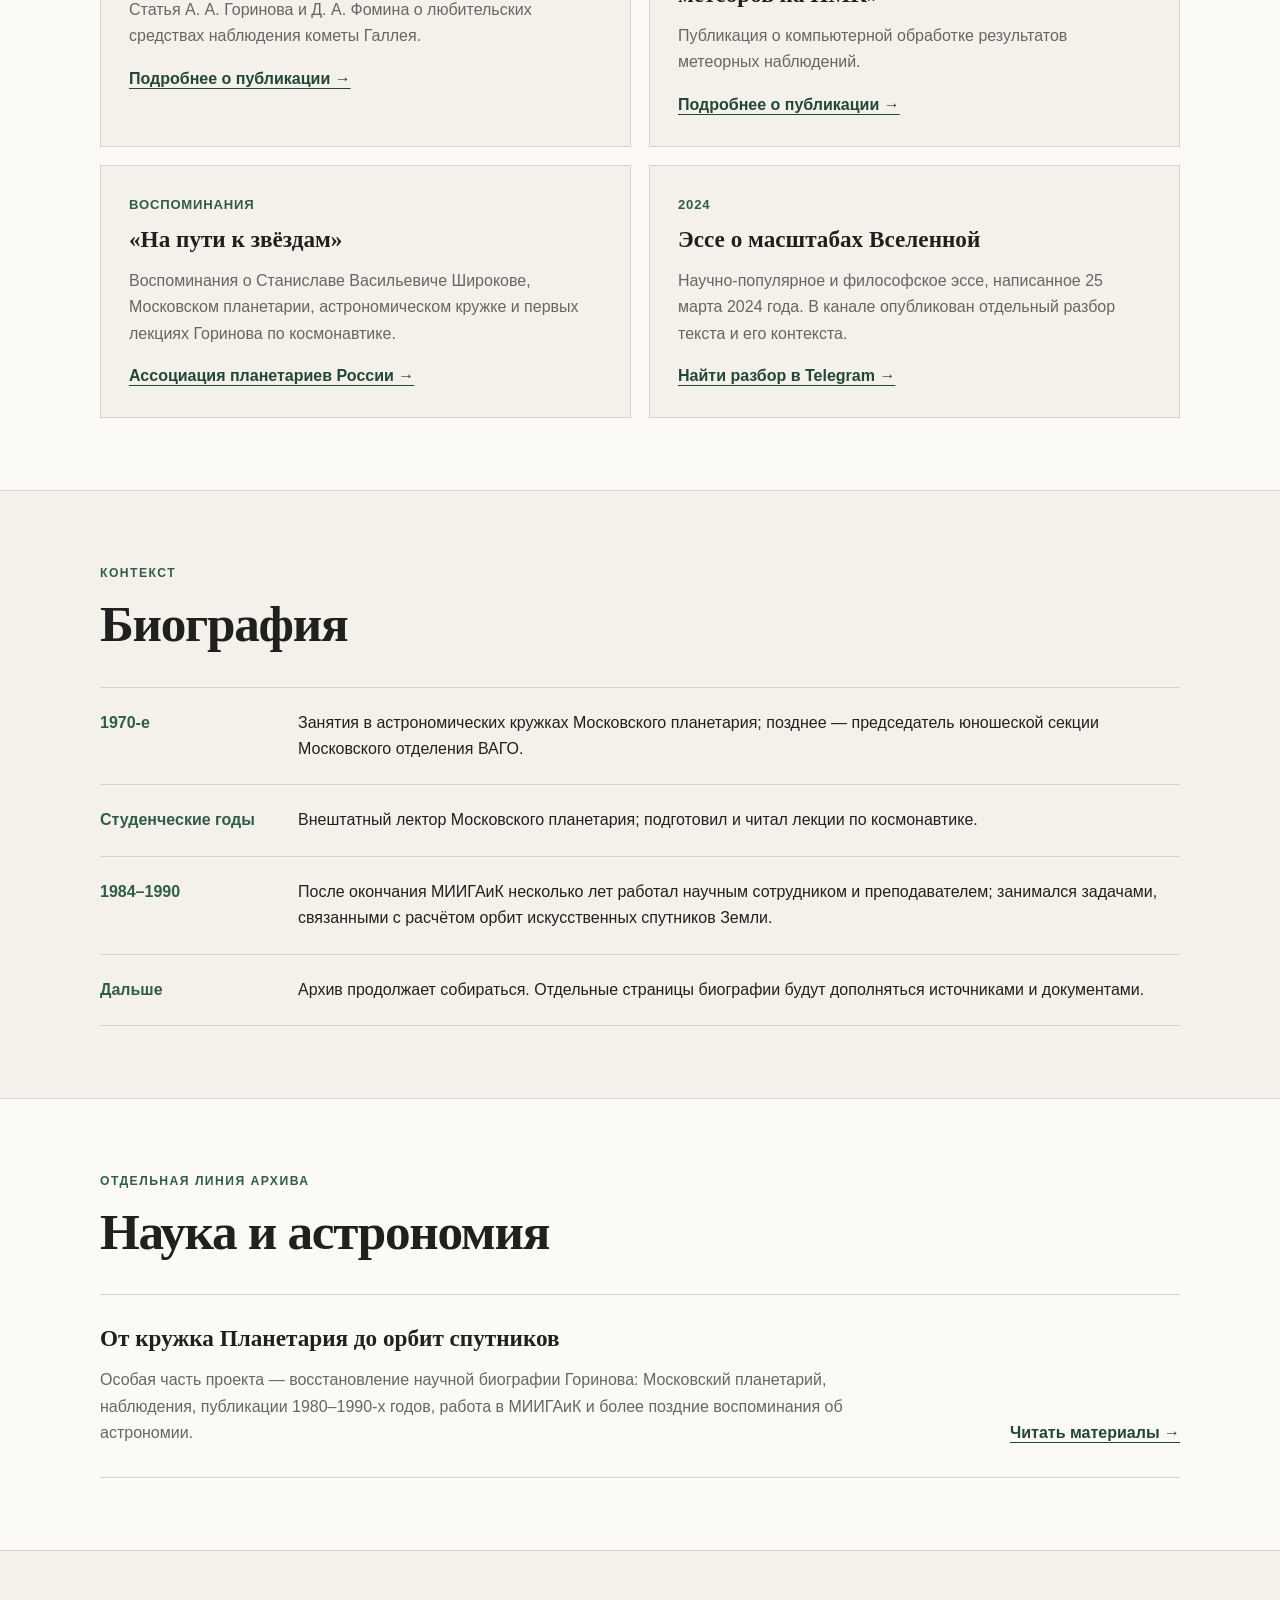
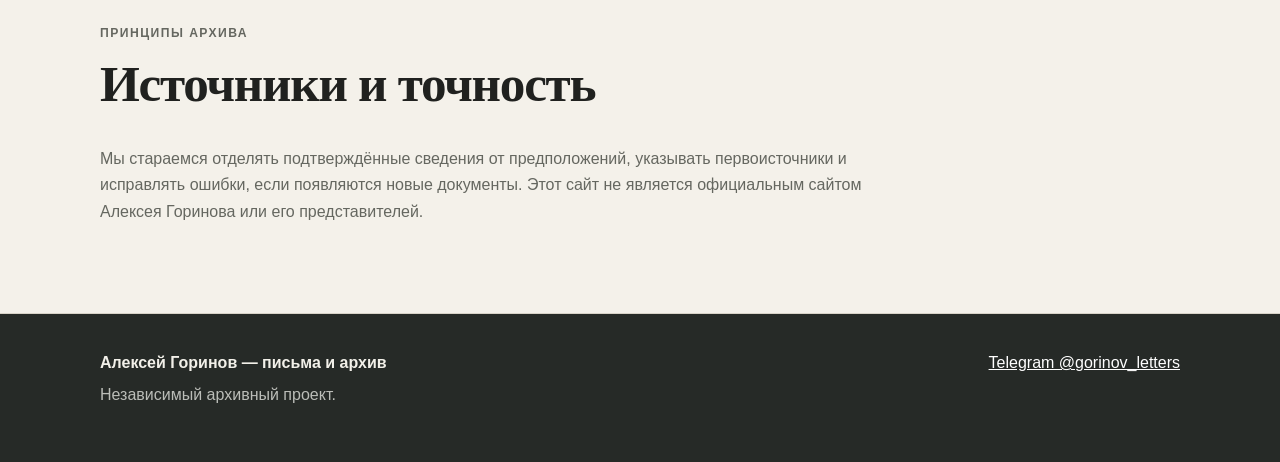
==== commit fe5d6710: "Link publication cards to dedicated pages" ====
--- a/index.html
+++ b/index.html
@@ -6,11 +6,43 @@
   <title>Алексей Горинов — письма и архив</title>
   <meta name="description" content="Независимый архив писем, публикаций, научных и биографических материалов об Алексее Горинове.">
   <meta name="robots" content="index,follow">
-  <link rel="canonical" href="https://scleroze.github.io/gorinov-archive/">
+  <link rel="canonical" href="https://gorinov.org/">
   <meta property="og:title" content="Алексей Горинов — письма и архив">
   <meta property="og:description" content="Письма, тексты, научные публикации и малоизвестные страницы биографии Алексея Горинова.">
   <meta property="og:type" content="website">
-  <meta property="og:url" content="https://scleroze.github.io/gorinov-archive/">
+  <meta property="og:url" content="https://gorinov.org/">
+
+  <meta property="og:site_name" content="Алексей Горинов — письма и архив">
+  <meta name="twitter:card" content="summary">
+  <script type="application/ld+json">
+  {
+    "@context": "https://schema.org",
+    "@graph": [
+      {
+        "@type": "WebSite",
+        "@id": "https://gorinov.org/#website",
+        "url": "https://gorinov.org/",
+        "name": "Алексей Горинов — письма и архив",
+        "inLanguage": "ru"
+      },
+      {
+        "@type": "CollectionPage",
+        "@id": "https://gorinov.org/#page",
+        "url": "https://gorinov.org/",
+        "name": "Алексей Горинов — письма и архив",
+        "description": "Независимый архив писем, публикаций, научных и биографических материалов об Алексее Горинове.",
+        "inLanguage": "ru",
+        "isPartOf": {
+          "@id": "https://gorinov.org/#website"
+        },
+        "about": {
+          "@type": "Person",
+          "name": "Алексей Горинов"
+        }
+      }
+    ]
+  }
+  </script>
   <link rel="stylesheet" href="styles.css">
 </head>
 <body>
@@ -81,14 +113,14 @@
             <p class="meta">1986 · «Земля и Вселенная» № 2</p>
             <h3>«Приборы для наблюдений кометы Галлея»</h3>
             <p>Статья А. А. Горинова и Д. А. Фомина о любительских средствах наблюдения кометы Галлея.</p>
-            <a class="text-link" href="pdf/gorinov_1986_02_pages_62-64.pdf" target="_blank" rel="noopener noreferrer">PDF статьи · стр. 62–64 →</a>
+            <a class="text-link" href="publications/1986-halleys-comet.html">Подробнее о публикации →</a>
           </article>
 
           <article class="card">
             <p class="meta">1990 · «Земля и Вселенная» № 2</p>
             <h3>«Обработка результатов наблюдений метеоров на ПМК»</h3>
             <p>Публикация о компьютерной обработке результатов метеорных наблюдений.</p>
-            <a class="text-link" href="pdf/gorinov_1990_02_pages_76-78.pdf" target="_blank" rel="noopener noreferrer">PDF статьи · стр. 76–78 →</a>
+            <a class="text-link" href="publications/1990-meteor-observations.html">Подробнее о публикации →</a>
           </article>
 
           <article class="card">
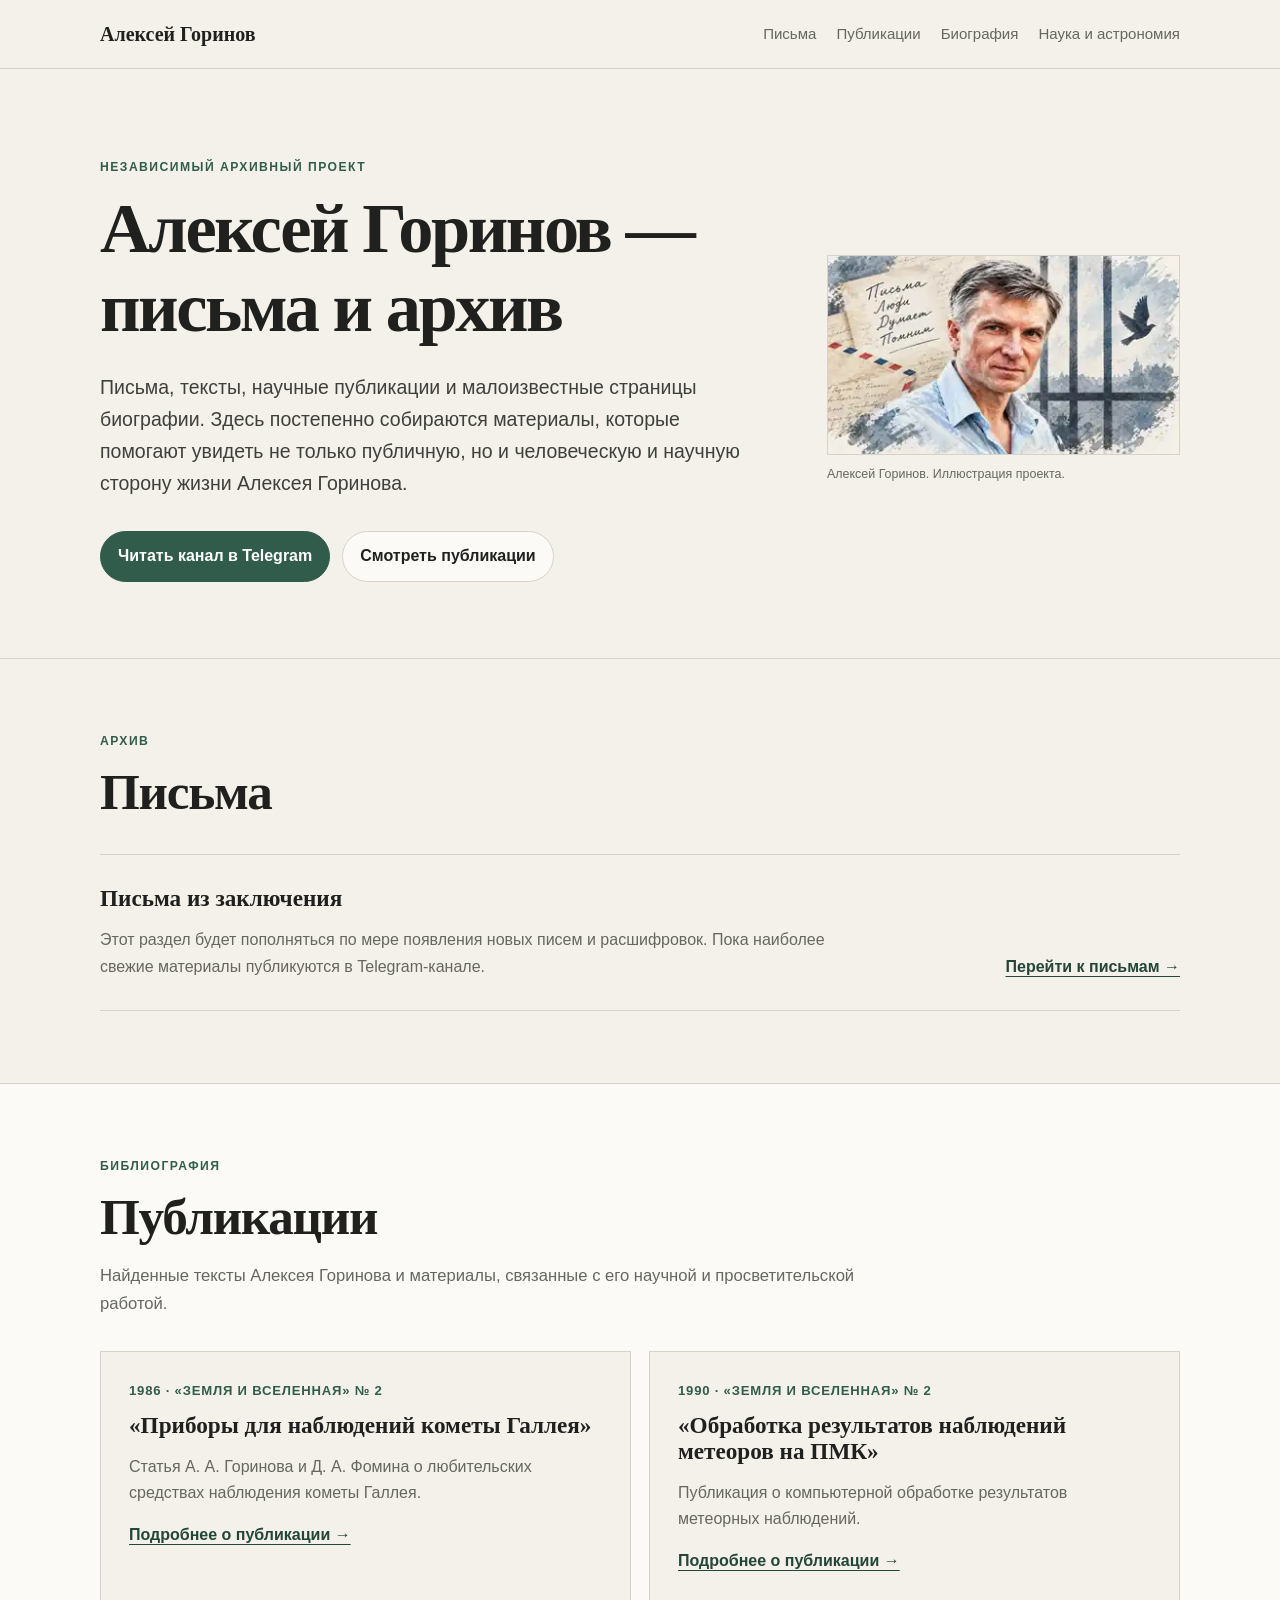
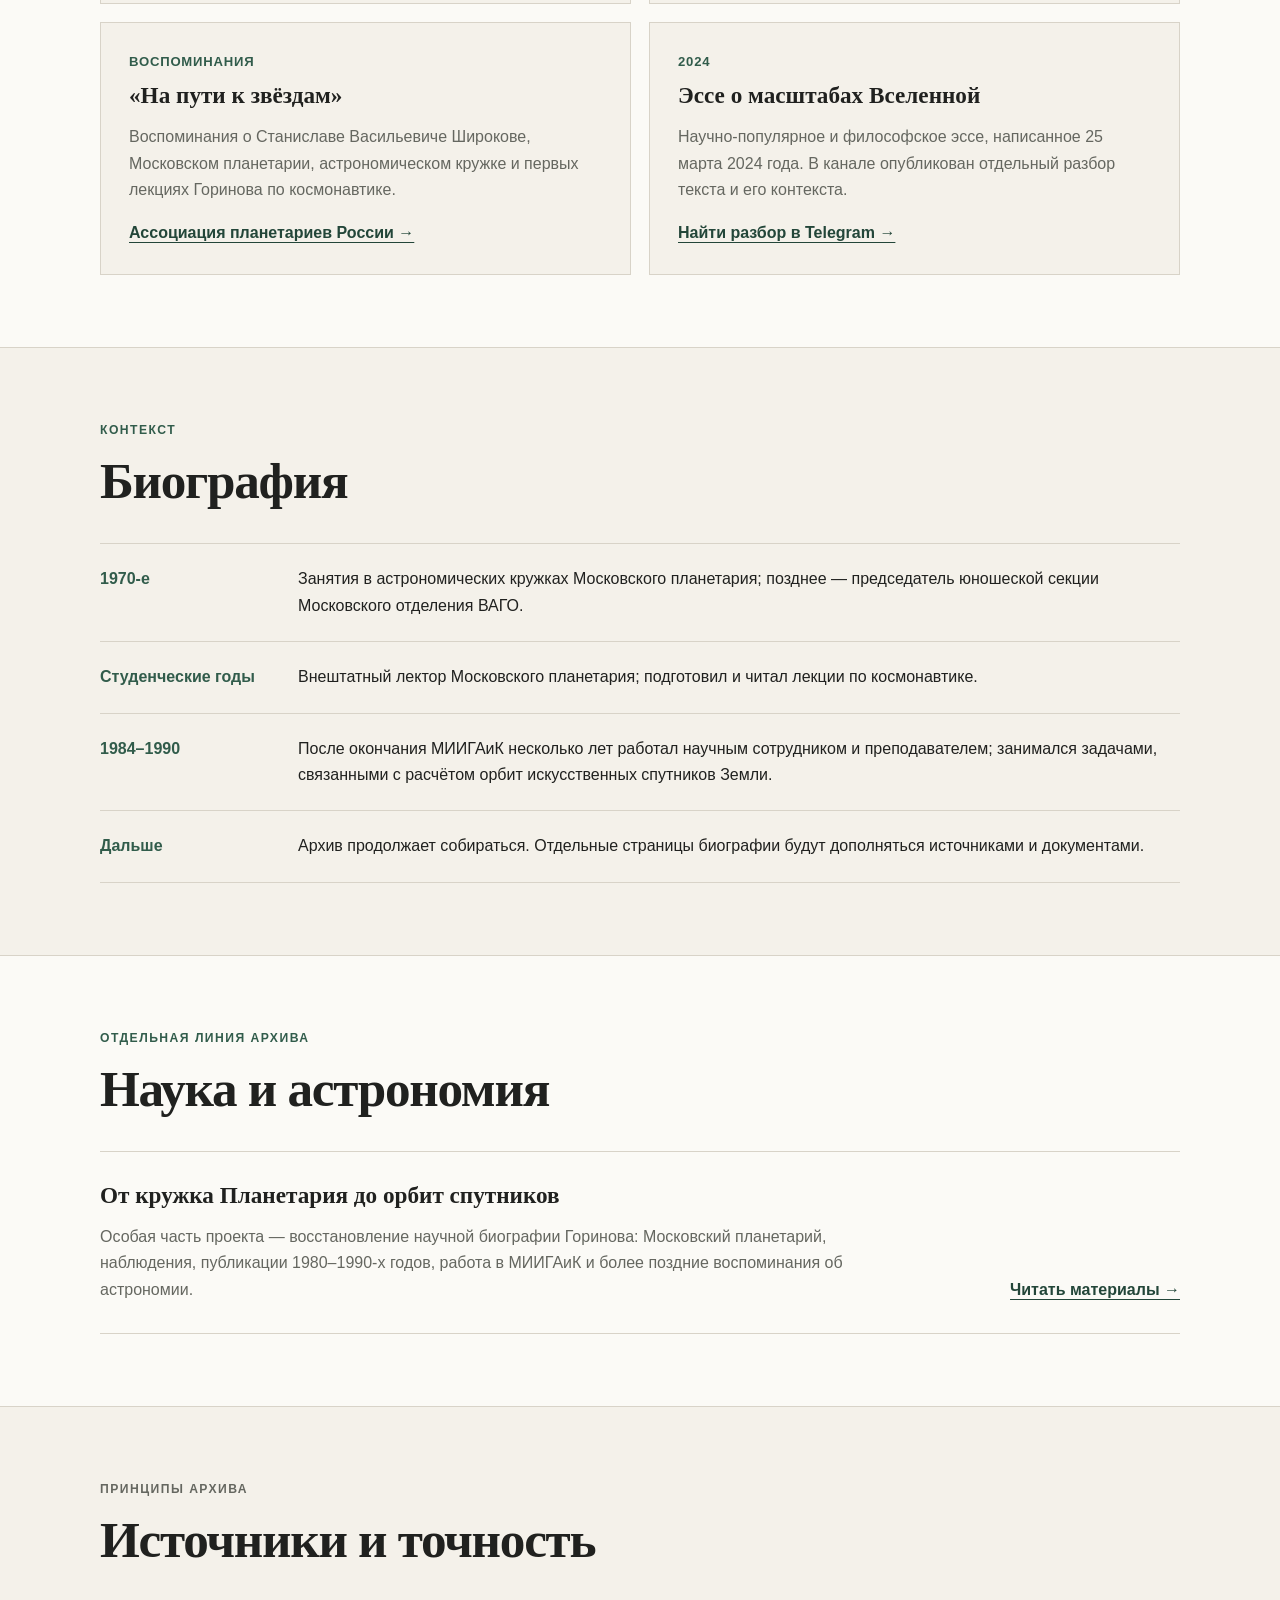
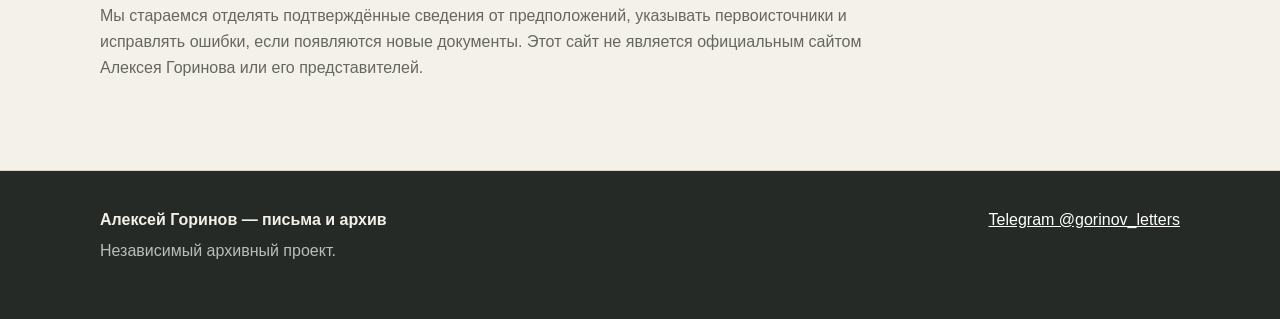
==== commit bb2c0629: "Add Cloudflare Web Analytics" ====
--- a/index.html
+++ b/index.html
@@ -219,5 +219,6 @@
       </div>
     </div>
   </footer>
+  <!-- Cloudflare Web Analytics --><script type='module' src='https://static.cloudflareinsights.com/beacon.min.js' data-cf-beacon='{"token": "d63f320849404406a3cf8ac8d2641df9"}'></script><!-- End Cloudflare Web Analytics -->
 </body>
 </html>
--- a/styles.css
+++ b/styles.css
@@ -95,9 +95,13 @@
 h1 {
   margin: 0 0 24px;
   max-width: 780px;
-  font-size: clamp(2.7rem, 7vw, 5.6rem);
+  font-size: clamp(2.6rem, 5.5vw, 4.5rem);
   font-weight: 600;
   letter-spacing: -0.035em;
+}
+
+.publication-page h1 {
+  font-size: clamp(2.4rem, 4.5vw, 3.8rem);
 }
 
 h2 {
